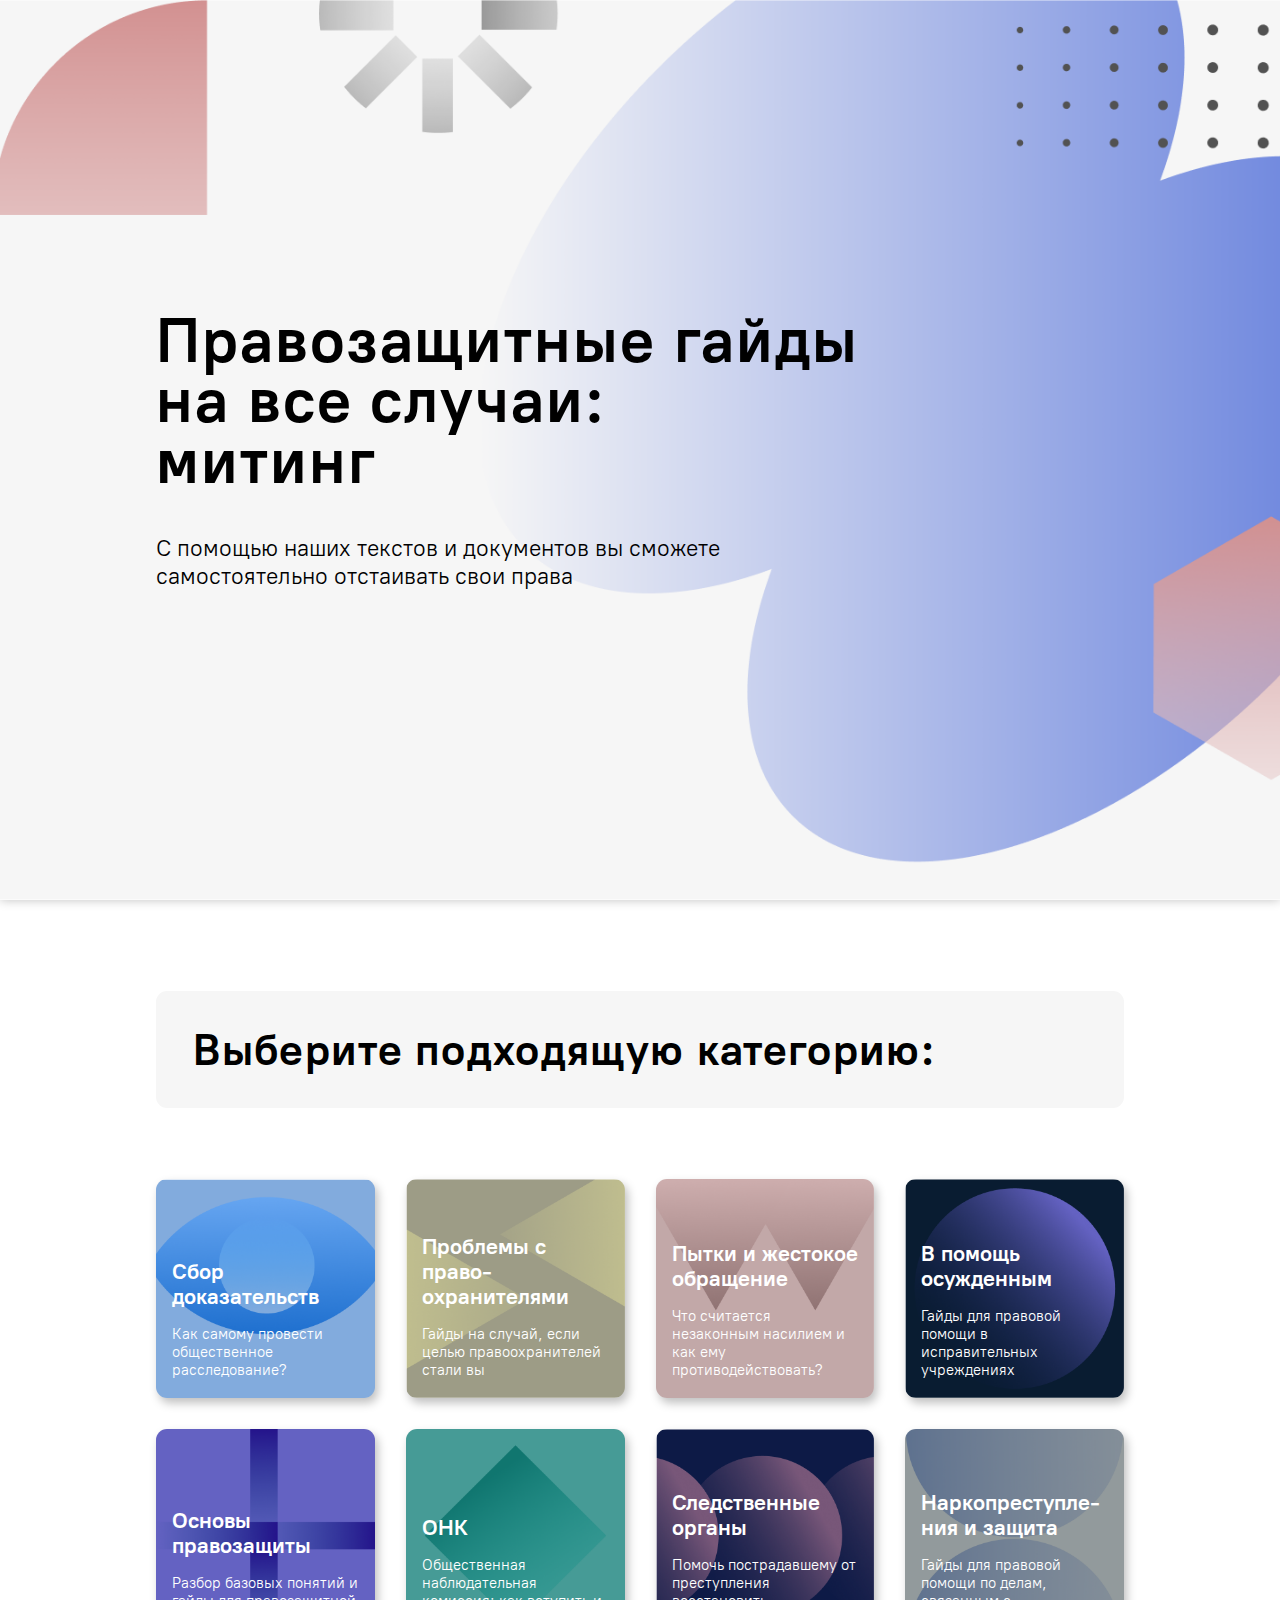
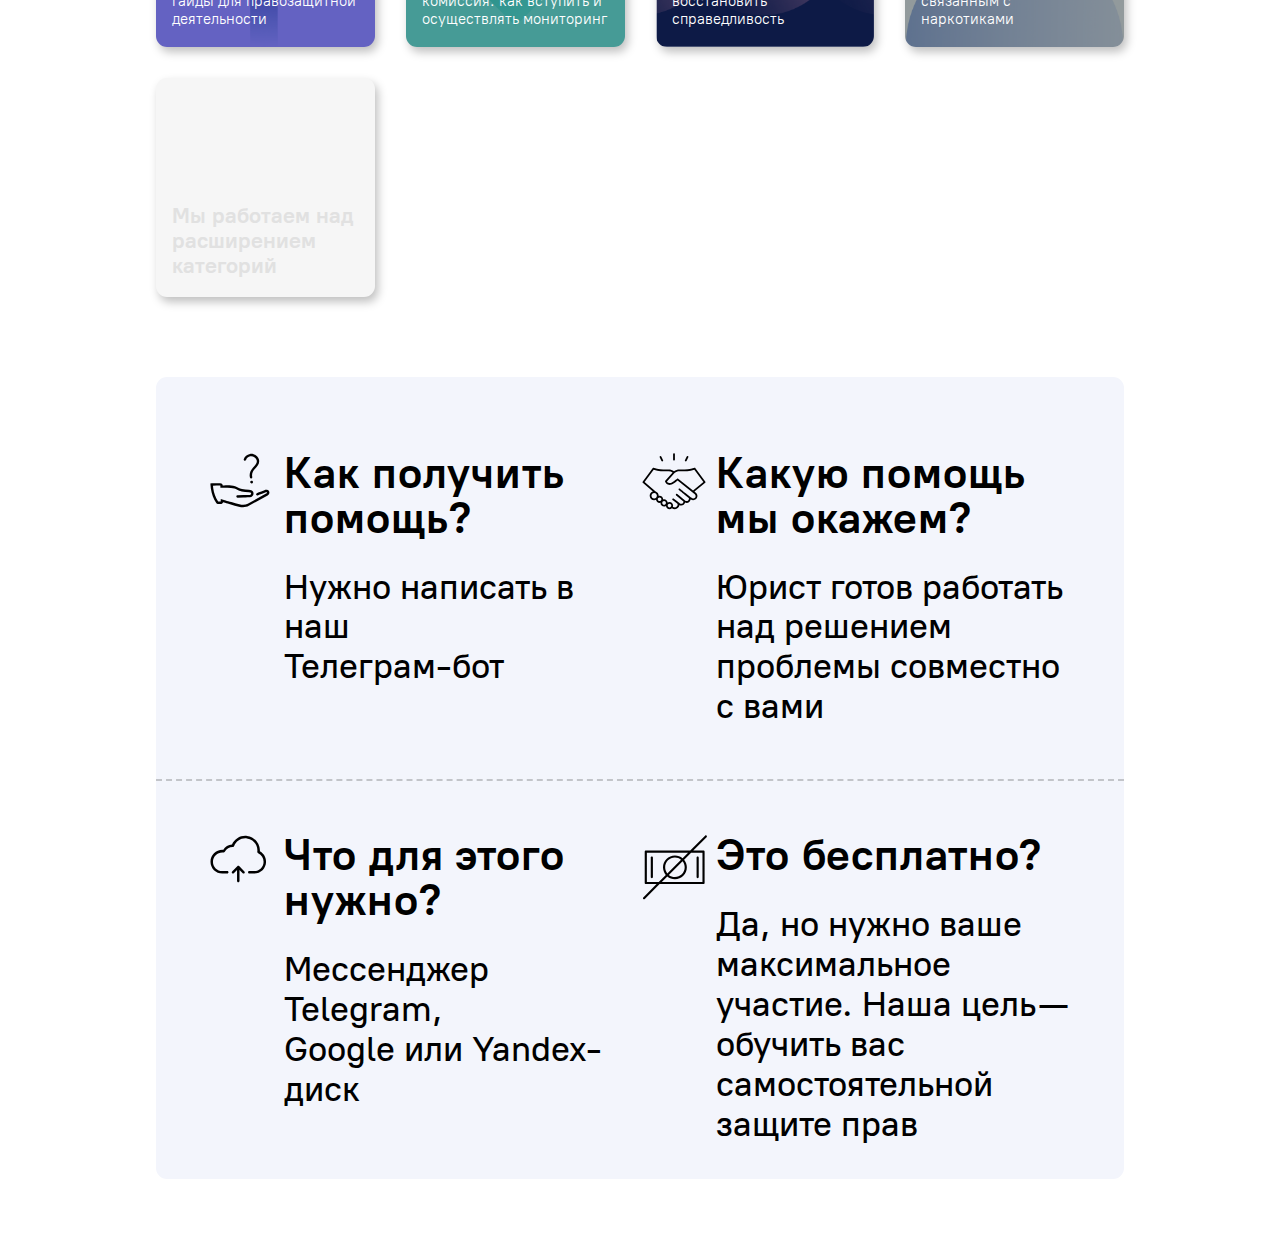
==== index.html @ dbee0827 "catgrs done | article in prgrss" ====
<!DOCTYPE html>
<html lang="en">

<head>
    <meta charset="UTF-8">
    <meta name="viewport" content="width=device-width, initial-scale=1.0">
    <title>Main</title>
    <link rel="stylesheet" href="styles/style.css">
</head>

<body>
    <header></header>
    <main>

        <div class="banner">
            <!-- <img src="IMG/lead.png" alt="гайд инструкции" class="paralax"> -->
            <div class="container">
                <div class="banner__title">
                    <h1>Правозащитные гайды
                        <br>
                        на все случаи:
                        <br>
                        <span> митинг</span></h1>
                    <p>С помощью наших текстов и документов вы сможете
                        <br>
                        самостоятельно отстаивать свои права</p>
                </div>
            </div>
        </div>

        <section class="categories">
            <div class="container">
                <div class="categories__title">
                    <h2>Выберите подходящую категорию:</h2>
                </div>
                <ul class="categories__list">

                    <li class="categories__list-item">
                        <a href="#">
                            <h4>Сбор доказательств</h4>
                            <p>Как самому провести общественное расследование?</p>
                        </a>
                        <img src="IMG/Сбор доказательств.png" alt="Общестенное расследование">
                    </li>

                    <li class="categories__list-item">
                        <a href="#">
                            <h4>Проблемы с право-охранителями</h4>
                            <p>Гайды на случай, если целью правоохранителей стали вы</p>
                        </a>
                        <img src="IMG/Правоохранители.png" alt="правоохранители">
                    </li>

                    <li class="categories__list-item torture">
                        <a href="#">
                            <h4>Пытки и жестокое обращение</h4>
                            <p>Что считается незаконным насилием и как ему противодействовать?</p>
                        </a>
                        <img src="IMG/Пытки.png" alt="пытки">
                    </li>

                    <li class="categories__list-item">
                        <a href="#">
                            <h4>В помощь осужденным</h4>
                            <p>Гайды для правовой помощи в исправительных учреждениях</p>
                        </a>
                        <img src="IMG/Осужденным.png" alt="помощь осужденным">
                    </li>

                    <li class="categories__list-item">
                        <a href="#">
                            <h4>Основы правозащиты</h4>
                            <p>Разбор базовых понятий и гайды для правозащитной деятельности</p>
                        </a>
                        <img src="IMG/Основы правозащиты.png" alt="Правозащита">
                    </li>

                    <li class="categories__list-item">
                        <a href="#">
                            <h4>ОНК</h4>
                            <p> Общественная наблюдательная комиссия: как вступить и осуществлять мониторинг</p>
                        </a>
                        <img src="IMG/ОНК.png" alt="общественный мониторинг ОНК">
                    </li>

                    <li class="categories__list-item">
                        <a href="#">
                            <h4>Следственные органы</h4>
                            <p>Помочь пострадавшему от преступления восстановить справедливость</p>
                        </a>
                        <img src="IMG/Следствие.png" alt="Следствие">
                    </li>

                    <li class="categories__list-item">
                        <a href="#">
                            <h4>Наркопреступле-ния и защита</h4>
                            <p>Гайды для правовой помощи по делам, связанным с наркотиками</p>
                        </a>
                        <img src="IMG/Наркопреступления.png" alt="помощь осужденным">
                    </li>

                    <li class="categories__list-item last-item">
                        <h4>Мы работаем над расширением категорий</h4>
                    </li>
                </ul>
            </div>
        </section>

        <article class="instructions container">
            <div class="instructions__box">
                <div class="instructions__box-bar">
                    <div class="instructions__tips">
                        <h3>Как получить помощь?</h3>
                        <p>Нужно написать в наш <br>
                            Телеграм-бот</p>
                        <img src="IMG/hand.svg" alt="совет" class="icon">
                    </div>
                    <div class="instructions__tips">
                        <h3>Какую помощь мы окажем?</h3>
                        <p>Юрист готов работать
                            над решением проблемы
                            совместно с вами</p>
                        <img src="IMG/handshake.svg" alt="совет" class="icon">
                    </div>
                </div>

                <div class="instructions__box-bar">
                    <div class="instructions__tips">
                        <h3>Что для этого нужно?</h3>
                        <p>Мессенджер Telegram, <br>
                            Google или Yandex-диск</p>
                        <img src="IMG/Cloud.svg" alt="совет" class="icon">
                    </div>
                    <div class="instructions__tips">
                        <h3>Это бесплатно?</h3>
                        <p>Да, но нужно ваше максимальное
                            участие. Наша цель — обучить вас
                            самостоятельной защите прав</p>
                        <img src="IMG/NoMoney.svg" alt="совет" class="icon">
                    </div>
                </div>

            </div>

            <div class="instructions-button"></div>

        </article>


        <section>
            <div class="bottom">
                <div class="bottom__title"></div>
                <div class="bottom-join">

                </div>
            </div>
        </section>

    </main>

</body>

</html>
---- styles/style.css ----
@charset "UTF-8";
@font-face {
  font-family: "PT Root UI";
  src: url("/Fonts/pt-root-ui_light.ttf") format("truetype");
  font-weight: 300;
}
@font-face {
  font-family: "PT Root UI";
  src: url("/Fonts/pt-root-ui_regular.ttf") format("truetype");
  font-weight: 400;
}
@font-face {
  font-family: "PT Root UI";
  src: url("/Fonts/pt-root-ui_medium.ttf") format("truetype");
  font-weight: 500;
}
@font-face {
  font-family: "PT Root UI";
  src: url("/Fonts/pt-root-ui_bold.ttf") format("truetype");
  font-weight: 700;
}
* {
  font-family: "PT Root UI", "Roboto Condensed", sans-serif;
  margin: 0;
  padding: 0;
  -webkit-box-sizing: border-box;
          box-sizing: border-box;
}

ul,
li,
dl {
  list-style-type: none;
  margin: 0;
  padding: 0;
}

h1,
h2,
h3,
h4,
h5,
h6 {
  margin: 0;
}

a {
  text-decoration: none;
  color: inherit;
  display: inline-block;
}
a:hover {
  text-decoration: none;
  color: inherit;
}

p {
  margin: 0;
  padding: 0;
}

input::-webkit-outer-spin-button,
input::-webkit-inner-spin-button {
  -webkit-appearance: none;
  margin: 0;
}

.container {
  width: 75.58vw;
  max-width: 1436px;
  margin: 0 auto;
}

.banner {
  height: 100vh;
  background-image: url("/IMG/Desktop.png");
  background-size: cover;
  background-position: center;
  display: -webkit-box;
  display: -ms-flexbox;
  display: flex;
  -webkit-box-align: center;
      -ms-flex-align: center;
          align-items: center;
  -webkit-box-pack: center;
      -ms-flex-pack: center;
          justify-content: center;
  -webkit-box-shadow: 0px 0px 10px 0px rgba(0, 0, 0, 0.25);
          box-shadow: 0px 0px 10px 0px rgba(0, 0, 0, 0.25);
  max-height: 1000px;
}
.banner__title h1 {
  font-size: 4.95vw;
  font-style: normal;
  font-weight: 700;
  line-height: 95%;
  letter-spacing: 1.88px;
}
.banner__title p {
  margin-top: 43px;
  font-size: 1.79vw;
  font-style: normal;
  font-weight: 400;
  line-height: normal;
}

.categories {
  margin-top: 91px;
}
.categories__title {
  width: 100%;
  border-radius: 11px;
  background: var(--LIGHT-GREY, #f6f6f6);
}
.categories__title h2 {
  padding-left: 37px;
  font-size: 3.47vw;
  font-style: normal;
  font-weight: 700;
  line-height: 13vh; /* 67.32px */
  letter-spacing: 1.32px;
}
.categories__list {
  margin-top: 71px;
  display: -ms-grid;
  display: grid;
  -ms-grid-columns: 1fr 31px 1fr 31px 1fr 31px 1fr;
  grid-template-columns: repeat(4, 1fr); /* 4 колонки */
  gap: 31px; /* Отступ между элементами */
}
.categories__list-item {
  aspect-ratio: 1/1; /* Сохранение соотношения сторон для квадратных элементов */
  max-width: 336px; /* Максимальная ширина элемента */
  max-height: 336px; /* Максимальная высота элемента */
  border-radius: 11px;
  -webkit-box-shadow: 3px 5px 10px 0px rgba(0, 0, 0, 0.25);
          box-shadow: 3px 5px 10px 0px rgba(0, 0, 0, 0.25);
  position: relative;
  -webkit-transition: -webkit-transform 0.2s ease;
  transition: -webkit-transform 0.2s ease;
  transition: transform 0.2s ease;
  transition: transform 0.2s ease, -webkit-transform 0.2s ease;
  cursor: pointer;
}
.categories__list-item:hover {
  -webkit-transform: translate(1px, -5px);
          transform: translate(1px, -5px);
}
.categories__list-item a {
  width: 100%;
  height: 100%;
  padding: 19px 16px;
  text-decoration: none;
  color: #fff;
  z-index: 1;
  display: -webkit-box;
  display: -ms-flexbox;
  display: flex;
  -webkit-box-orient: vertical;
  -webkit-box-direction: normal;
      -ms-flex-direction: column;
          flex-direction: column;
}
.categories__list-item img {
  position: absolute;
  top: 0;
  left: 0;
  width: 100%; /* чтобы изображение занимало 100% ширины контейнера */
  height: 100%; /* чтобы изображение занимало 100% высоты контейнера */
  -o-object-fit: cover;
     object-fit: cover; /* чтобы изображение сохраняло пропорции и заполняло контейнер */
  border-radius: 11px;
  z-index: -1;
}
.categories__list .last-item {
  background: var(--LIGHT-GREY, #f6f6f6);
  padding: 19px 16px;
  color: #e1e1e1;
  display: -webkit-box;
  display: -ms-flexbox;
  display: flex;
  -webkit-box-orient: vertical;
  -webkit-box-direction: normal;
      -ms-flex-direction: column;
          flex-direction: column;
  -webkit-box-pack: end;
      -ms-flex-pack: end;
          justify-content: flex-end;
}
.categories__list .last-item:hover {
  -webkit-transform: translateX(11px);
          transform: translateX(11px);
}
.categories__list h4 {
  margin-top: auto;
  font-size: 1.68vw;
  font-weight: 700;
}
.categories__list p {
  margin-top: 16px;
  font-size: 1.15vw;
  font-weight: 400;
}

.instructions {
  margin-top: 80px;
  height: 802px;
  border-radius: 11px;
  background: var(--light-blue, #f3f5fc);
  padding: 22px 0;
  margin-bottom: 80px;
}
.instructions__box {
  display: -webkit-box;
  display: -ms-flexbox;
  display: flex;
  -webkit-box-orient: vertical;
  -webkit-box-direction: normal;
      -ms-flex-direction: column;
          flex-direction: column;
}
.instructions__box-bar {
  display: -webkit-box;
  display: -ms-flexbox;
  display: flex;
  -webkit-box-pack: justify;
      -ms-flex-pack: justify;
          justify-content: space-between;
  padding: 52px;
}
.instructions__box-bar:first-child {
  border-bottom: 2px dashed rgba(0, 0, 0, 0.2);
}
.instructions__tips {
  width: 44%;
  margin-left: 76px;
  position: relative;
}
.instructions__tips .icon {
  position: absolute;
  left: -74px;
  top: 2px;
  z-index: 5;
}
.instructions h3 {
  font-size: 44px;
  font-weight: 700;
  line-height: 102%;
  letter-spacing: 0.88px;
  margin-bottom: 27px;
}
.instructions p {
  font-size: 35px;
  font-weight: 500;
  line-height: 114%;
}
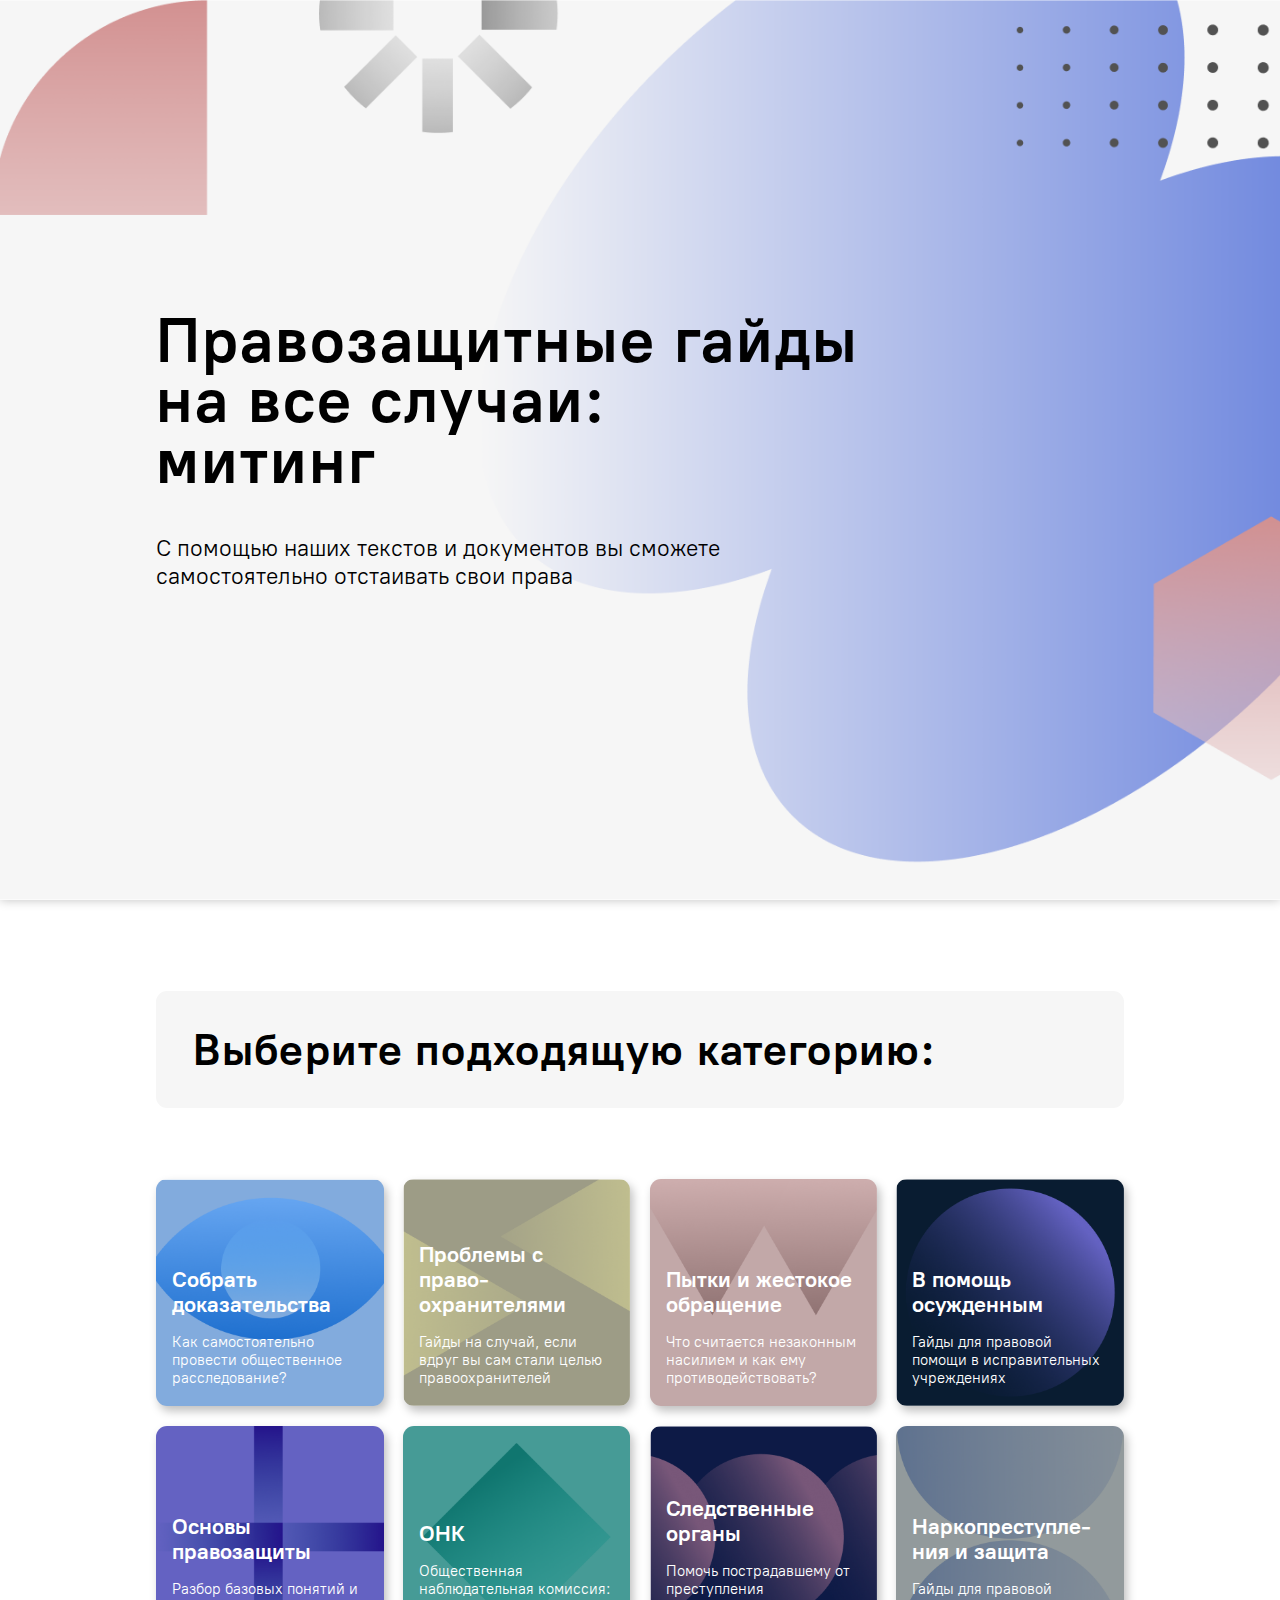
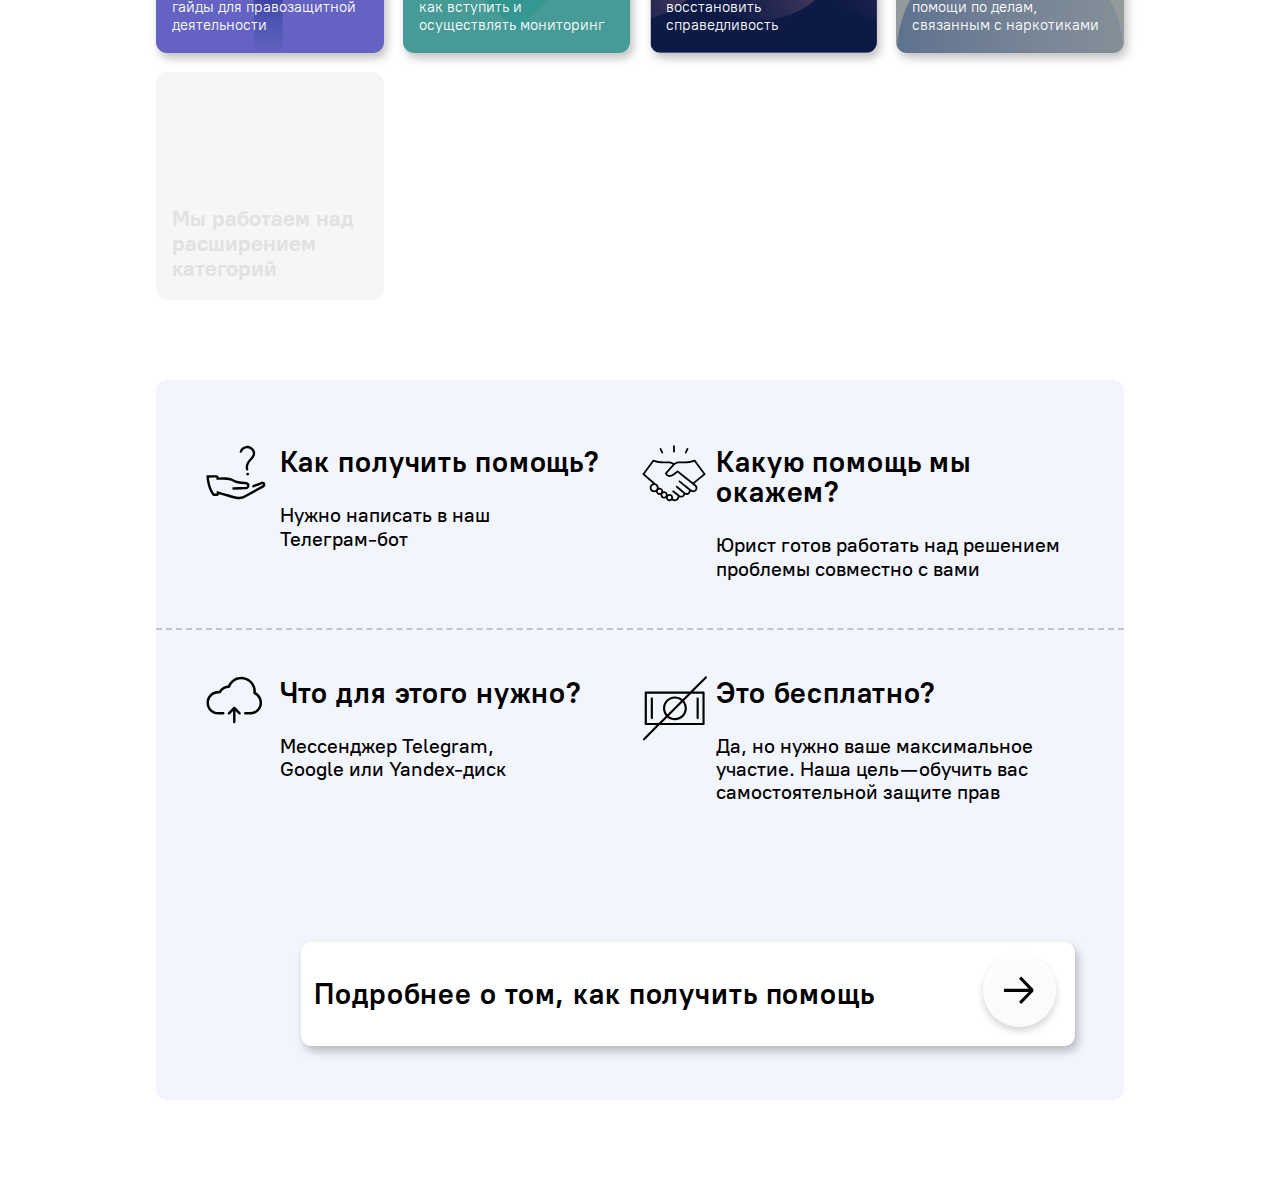
==== commit 55889305: "article done" ====
--- a/index.html
+++ b/index.html
@@ -37,8 +37,8 @@
 
                     <li class="categories__list-item">
                         <a href="#">
-                            <h4>Сбор доказательств</h4>
-                            <p>Как самому провести общественное расследование?</p>
+                            <h4>Собрать доказательства</h4>
+                            <p>Как самостоятельно провести общественное расследование?</p>
                         </a>
                         <img src="IMG/Сбор доказательств.png" alt="Общестенное расследование">
                     </li>
@@ -46,7 +46,7 @@
                     <li class="categories__list-item">
                         <a href="#">
                             <h4>Проблемы с право-охранителями</h4>
-                            <p>Гайды на случай, если целью правоохранителей стали вы</p>
+                            <p>Гайды на случай, если вдруг вы сам стали целью правоохранителей</p>
                         </a>
                         <img src="IMG/Правоохранители.png" alt="правоохранители">
                     </li>
@@ -142,8 +142,12 @@
 
             </div>
 
-            <div class="instructions-button"></div>
-
+            <div class="instructions__button">
+                <a href="#">
+                    <h3>Подробнее о том, как получить помощь</h3>
+                    <img src="IMG/Arrow.svg" alt="помощь">
+                </a>
+            </div>
         </article>
 
 
--- a/styles/style.css
+++ b/styles/style.css
@@ -124,14 +124,14 @@
   margin-top: 71px;
   display: -ms-grid;
   display: grid;
-  -ms-grid-columns: 1fr 31px 1fr 31px 1fr 31px 1fr;
-  grid-template-columns: repeat(4, 1fr); /* 4 колонки */
-  gap: 31px; /* Отступ между элементами */
+  -ms-grid-columns: 1fr 1.5vw 1fr 1.5vw 1fr 1.5vw 1fr;
+  grid-template-columns: repeat(4, 1fr);
+  gap: 1.5vw;
 }
 .categories__list-item {
-  aspect-ratio: 1/1; /* Сохранение соотношения сторон для квадратных элементов */
-  max-width: 336px; /* Максимальная ширина элемента */
-  max-height: 336px; /* Максимальная высота элемента */
+  aspect-ratio: 1/1;
+  max-width: 336px;
+  max-height: 336px;
   border-radius: 11px;
   -webkit-box-shadow: 3px 5px 10px 0px rgba(0, 0, 0, 0.25);
           box-shadow: 3px 5px 10px 0px rgba(0, 0, 0, 0.25);
@@ -186,10 +186,12 @@
   -webkit-box-pack: end;
       -ms-flex-pack: end;
           justify-content: flex-end;
+  -webkit-box-shadow: none;
+          box-shadow: none;
 }
 .categories__list .last-item:hover {
-  -webkit-transform: translateX(11px);
-          transform: translateX(11px);
+  -webkit-transform: none;
+          transform: none;
 }
 .categories__list h4 {
   margin-top: auto;
@@ -204,13 +206,12 @@
 
 .instructions {
   margin-top: 80px;
-  height: 802px;
+  max-height: 802px;
+  height: 80vh;
   border-radius: 11px;
   background: var(--light-blue, #f3f5fc);
-  padding: 22px 0;
+  padding: 2.25vh 0 6vh 0;
   margin-bottom: 80px;
-}
-.instructions__box {
   display: -webkit-box;
   display: -ms-flexbox;
   display: flex;
@@ -218,15 +219,39 @@
   -webkit-box-direction: normal;
       -ms-flex-direction: column;
           flex-direction: column;
-}
-.instructions__box-bar {
-  display: -webkit-box;
-  display: -ms-flexbox;
-  display: flex;
   -webkit-box-pack: justify;
       -ms-flex-pack: justify;
           justify-content: space-between;
-  padding: 52px;
+}
+.instructions h3 {
+  font-size: 2.3vw;
+  font-weight: 700;
+  line-height: 102%;
+  letter-spacing: 0.88px;
+  margin-bottom: 27px;
+}
+.instructions p {
+  font-size: 1.6vw;
+  font-weight: 500;
+  line-height: 114%;
+}
+.instructions__box {
+  display: -webkit-box;
+  display: -ms-flexbox;
+  display: flex;
+  -webkit-box-orient: vertical;
+  -webkit-box-direction: normal;
+      -ms-flex-direction: column;
+          flex-direction: column;
+}
+.instructions__box-bar {
+  display: -webkit-box;
+  display: -ms-flexbox;
+  display: flex;
+  -webkit-box-pack: justify;
+      -ms-flex-pack: justify;
+          justify-content: space-between;
+  padding: 5.25vh;
 }
 .instructions__box-bar:first-child {
   border-bottom: 2px dashed rgba(0, 0, 0, 0.2);
@@ -239,18 +264,45 @@
 .instructions__tips .icon {
   position: absolute;
   left: -74px;
-  top: 2px;
+  top: -2px;
   z-index: 5;
 }
-.instructions h3 {
-  font-size: 44px;
-  font-weight: 700;
-  line-height: 102%;
-  letter-spacing: 0.88px;
-  margin-bottom: 27px;
-}
-.instructions p {
-  font-size: 35px;
-  font-weight: 500;
-  line-height: 114%;
+.instructions__button {
+  max-width: 1147px;
+  width: 80%;
+  border-radius: 11px;
+  background: #fff;
+  -webkit-box-shadow: 3px 5px 10px 0px rgba(0, 0, 0, 0.25);
+          box-shadow: 3px 5px 10px 0px rgba(0, 0, 0, 0.25);
+  margin-left: 15%;
+  -webkit-transition: -webkit-transform 0.2s ease;
+  transition: -webkit-transform 0.2s ease;
+  transition: transform 0.2s ease;
+  transition: transform 0.2s ease, -webkit-transform 0.2s ease;
+}
+.instructions__button a {
+  width: 100%;
+  height: 100%;
+  text-decoration: none;
+  display: -webkit-box;
+  display: -ms-flexbox;
+  display: flex;
+  -webkit-box-pack: justify;
+      -ms-flex-pack: justify;
+          justify-content: space-between;
+  -webkit-box-align: center;
+      -ms-flex-align: center;
+          align-items: center;
+  border-radius: 11px;
+  padding: 1vh 1vw;
+}
+.instructions__button h3 {
+  margin: auto 0;
+}
+.instructions__button img {
+  height: 9.5vh;
+}
+.instructions__button:hover {
+  -webkit-transform: translate(5px, -2px);
+          transform: translate(5px, -2px);
 }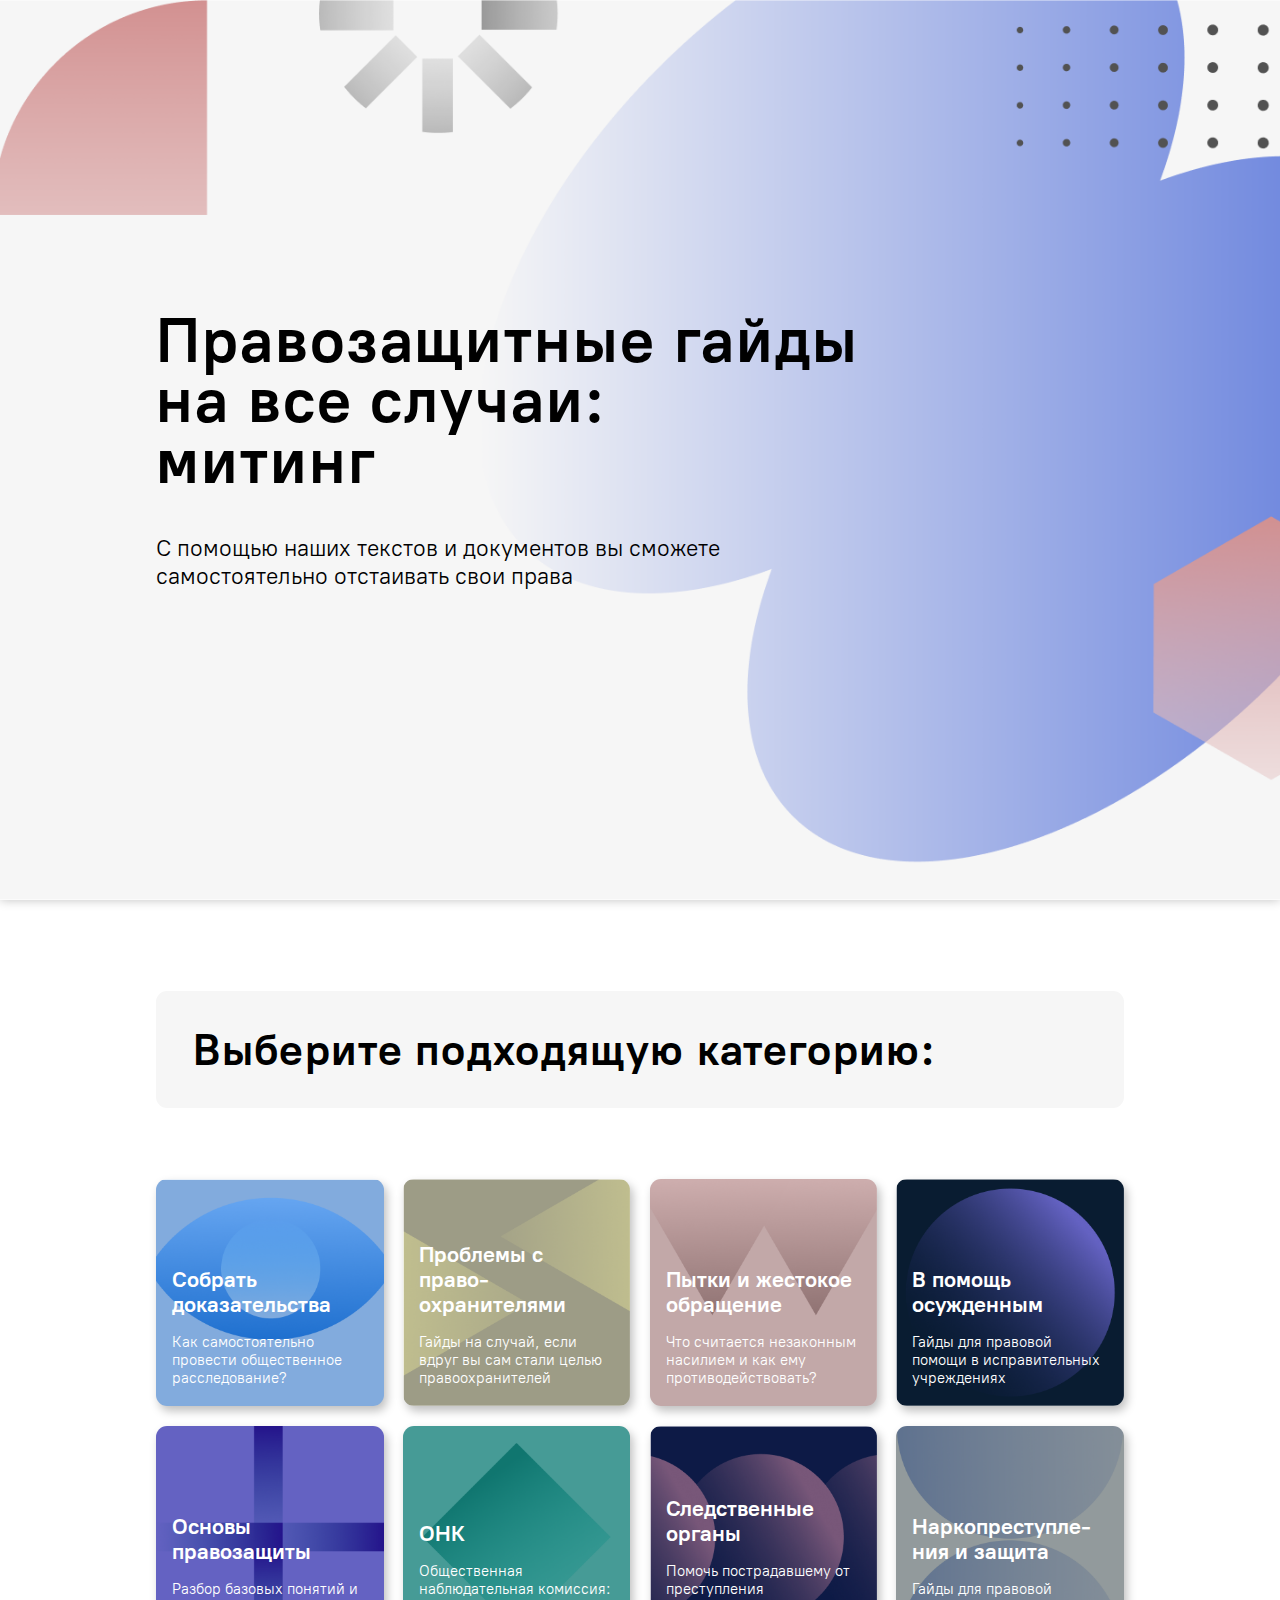
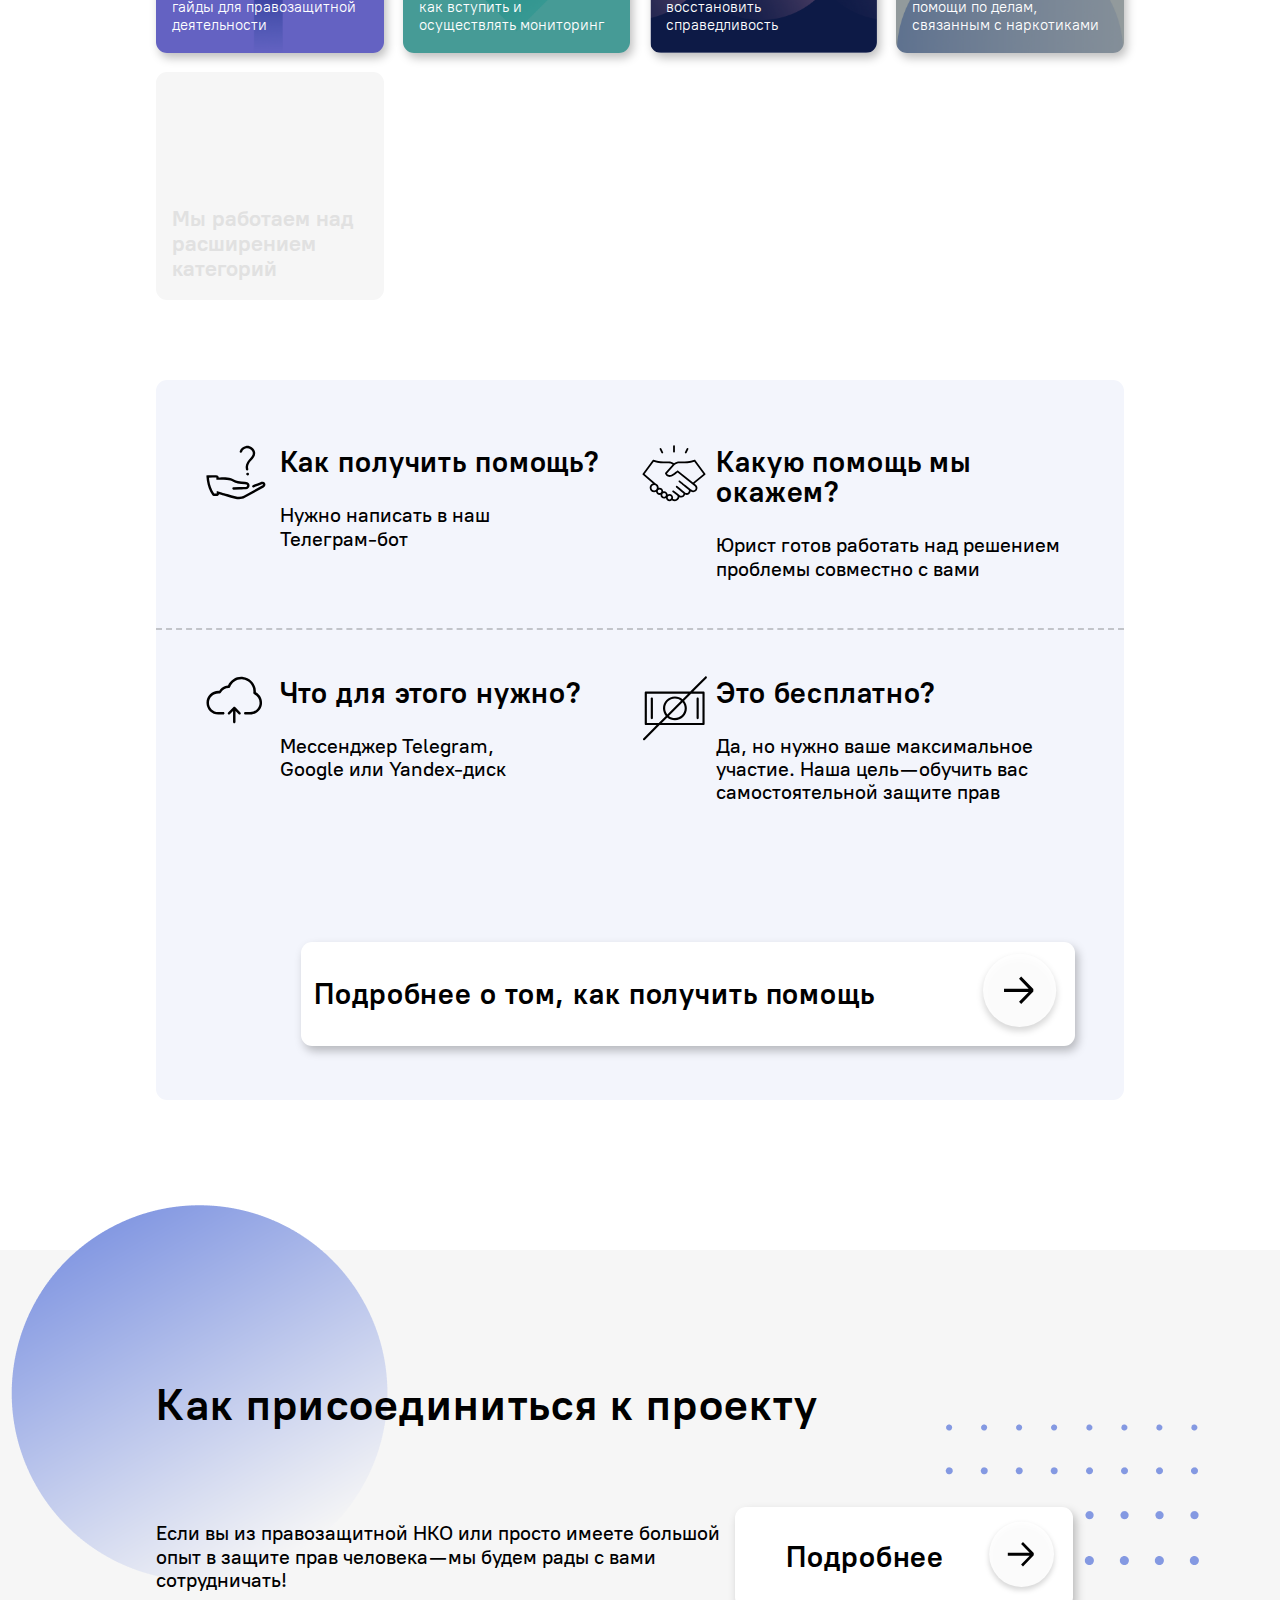
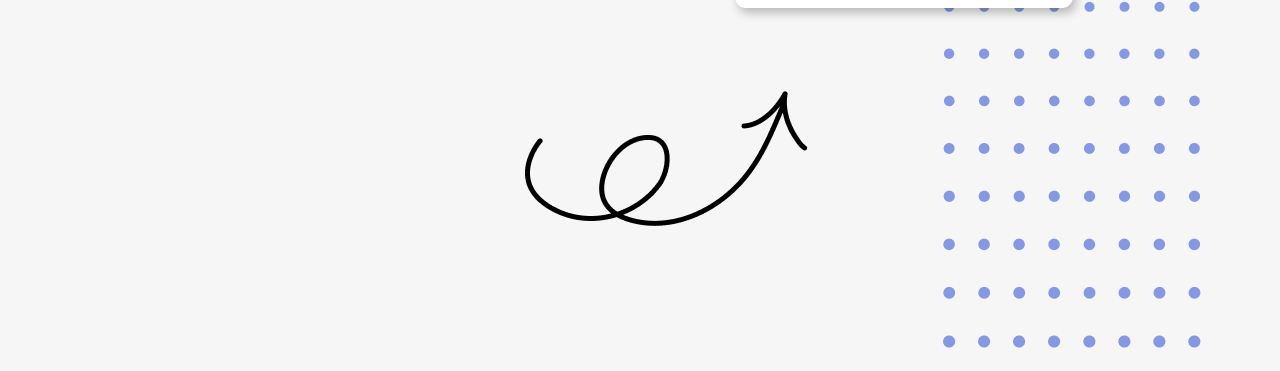
==== commit 906e2a84: "main-basic done" ====
--- a/index.html
+++ b/index.html
@@ -153,9 +153,25 @@
 
         <section>
             <div class="bottom">
-                <div class="bottom__title"></div>
-                <div class="bottom-join">
-
+                <div class="container">
+                    <div class="bottom__title">
+                        <h2>Как присоединиться к проекту</h2>
+                        <div class="bottom__title-bar">
+                            <p>Если вы из правозащитной НКО или просто имеете большой опыт в защите прав человека — мы
+                                будем
+                                рады с вами сотрудничать!
+                            </p>
+                            <a href="#">
+                                <h3>Подробнее</h3>
+                                <img src="IMG/Arrow.svg" alt="помощь">
+                            </a>
+                        </div>
+                        <img src="IMG/Ellipse 422.png" alt="сфера" class="bottom__title-img sphere">
+                        <img src="IMG/Group 140.png" alt="стрелка" class="bottom__title-img arrow">
+                        <div class="bottom__title-points-wrapper">
+                            <img src="IMG/точки.png" alt="точки" class="bottom__title-img points">
+                        </div>
+                    </div>
                 </div>
             </div>
         </section>
--- a/styles/style.css
+++ b/styles/style.css
@@ -65,10 +65,28 @@
   margin: 0;
 }
 
+main {
+  overflow: hidden;
+}
+
 .container {
   width: 75.58vw;
   max-width: 1436px;
   margin: 0 auto;
+}
+
+h2 {
+  font-size: 3.47vw;
+  font-weight: 700;
+  letter-spacing: 1.32px;
+}
+
+h3 {
+  font-size: 2.3vw;
+  font-weight: 700;
+  line-height: 102%;
+  letter-spacing: 0.88px;
+  margin-bottom: 27px;
 }
 
 .banner {
@@ -114,9 +132,6 @@
 }
 .categories__title h2 {
   padding-left: 37px;
-  font-size: 3.47vw;
-  font-style: normal;
-  font-weight: 700;
   line-height: 13vh; /* 67.32px */
   letter-spacing: 1.32px;
 }
@@ -211,7 +226,6 @@
   border-radius: 11px;
   background: var(--light-blue, #f3f5fc);
   padding: 2.25vh 0 6vh 0;
-  margin-bottom: 80px;
   display: -webkit-box;
   display: -ms-flexbox;
   display: flex;
@@ -222,13 +236,6 @@
   -webkit-box-pack: justify;
       -ms-flex-pack: justify;
           justify-content: space-between;
-}
-.instructions h3 {
-  font-size: 2.3vw;
-  font-weight: 700;
-  line-height: 102%;
-  letter-spacing: 0.88px;
-  margin-bottom: 27px;
 }
 .instructions p {
   font-size: 1.6vw;
@@ -301,8 +308,118 @@
 }
 .instructions__button img {
   height: 9.5vh;
+  -webkit-transition: -webkit-transform 0.2s ease;
+  transition: -webkit-transform 0.2s ease;
+  transition: transform 0.2s ease;
+  transition: transform 0.2s ease, -webkit-transform 0.2s ease;
 }
 .instructions__button:hover {
   -webkit-transform: translate(5px, -2px);
           transform: translate(5px, -2px);
+}
+.instructions__button:hover img {
+  -webkit-transform: translateX(5px);
+          transform: translateX(5px);
+}
+
+.bottom {
+  margin-top: 150px;
+  height: 721px;
+  background: var(--LIGHT-GREY, #f6f6f6);
+  padding-top: 128px;
+}
+.bottom__title {
+  position: relative;
+  z-index: 5;
+}
+.bottom__title-bar {
+  margin-top: 76px;
+  display: -webkit-box;
+  display: -ms-flexbox;
+  display: flex;
+  -webkit-box-pack: justify;
+      -ms-flex-pack: justify;
+          justify-content: space-between;
+  -webkit-box-align: center;
+      -ms-flex-align: center;
+          align-items: center;
+  position: relative;
+  z-index: 5;
+}
+.bottom__title h2 {
+  position: relative;
+  z-index: 5;
+}
+.bottom__title h3 {
+  margin: auto 0;
+  padding-left: 3vw;
+}
+.bottom__title p {
+  font-size: 1.6vw;
+  font-weight: 500;
+  line-height: 114%;
+  width: 780px;
+}
+.bottom__title a {
+  height: 70%;
+  min-height: 101px;
+  width: 40%;
+  max-width: 474px;
+  margin-right: 51px;
+  text-decoration: none;
+  display: -webkit-box;
+  display: -ms-flexbox;
+  display: flex;
+  -webkit-box-pack: center;
+      -ms-flex-pack: center;
+          justify-content: center;
+  -webkit-box-align: center;
+      -ms-flex-align: center;
+          align-items: center;
+  border-radius: 11px;
+  background: #fff;
+  padding: 1vh 1vw;
+  -webkit-box-shadow: 3px 5px 10px 0px rgba(0, 0, 0, 0.25);
+          box-shadow: 3px 5px 10px 0px rgba(0, 0, 0, 0.25);
+  -webkit-transition: -webkit-transform 0.2s ease;
+  transition: -webkit-transform 0.2s ease;
+  transition: transform 0.2s ease;
+  transition: transform 0.2s ease, -webkit-transform 0.2s ease;
+}
+.bottom__title a img {
+  height: 8.5vh;
+  margin-left: 3vw;
+  -webkit-transition: -webkit-transform 0.2s ease;
+  transition: -webkit-transform 0.2s ease;
+  transition: transform 0.2s ease;
+  transition: transform 0.2s ease, -webkit-transform 0.2s ease;
+}
+.bottom__title a:hover {
+  -webkit-transform: translate(5px, -2px);
+          transform: translate(5px, -2px);
+}
+.bottom__title a:hover img {
+  -webkit-transform: translateX(5px);
+          transform: translateX(5px);
+}
+.bottom__title-img {
+  position: absolute;
+  z-index: -1;
+}
+.bottom__title-points-wrapper {
+  width: 100%;
+  height: 100%;
+}
+.bottom .points {
+  top: 20%;
+  right: -8%;
+  overflow: hidden;
+}
+.bottom .arrow {
+  right: 30%;
+  top: 90%;
+}
+.bottom .sphere {
+  top: -75%;
+  left: -15%;
 }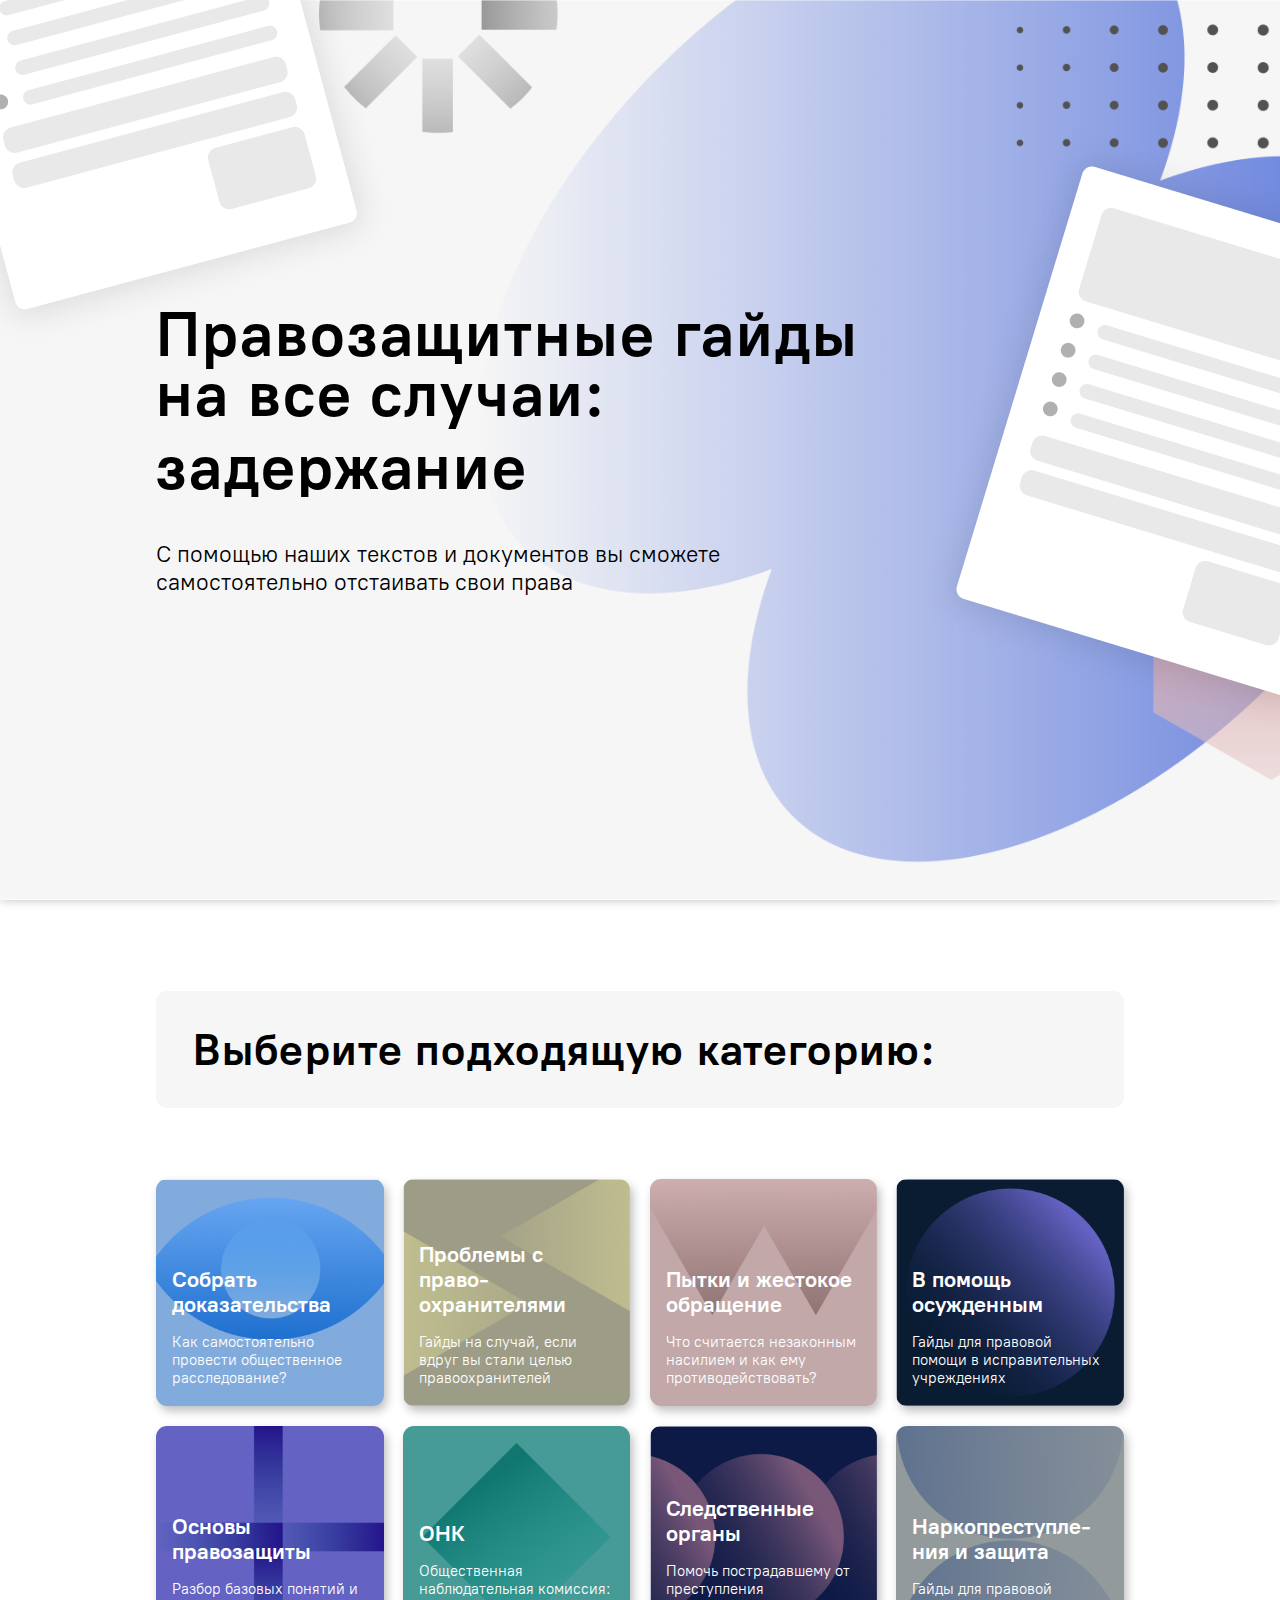
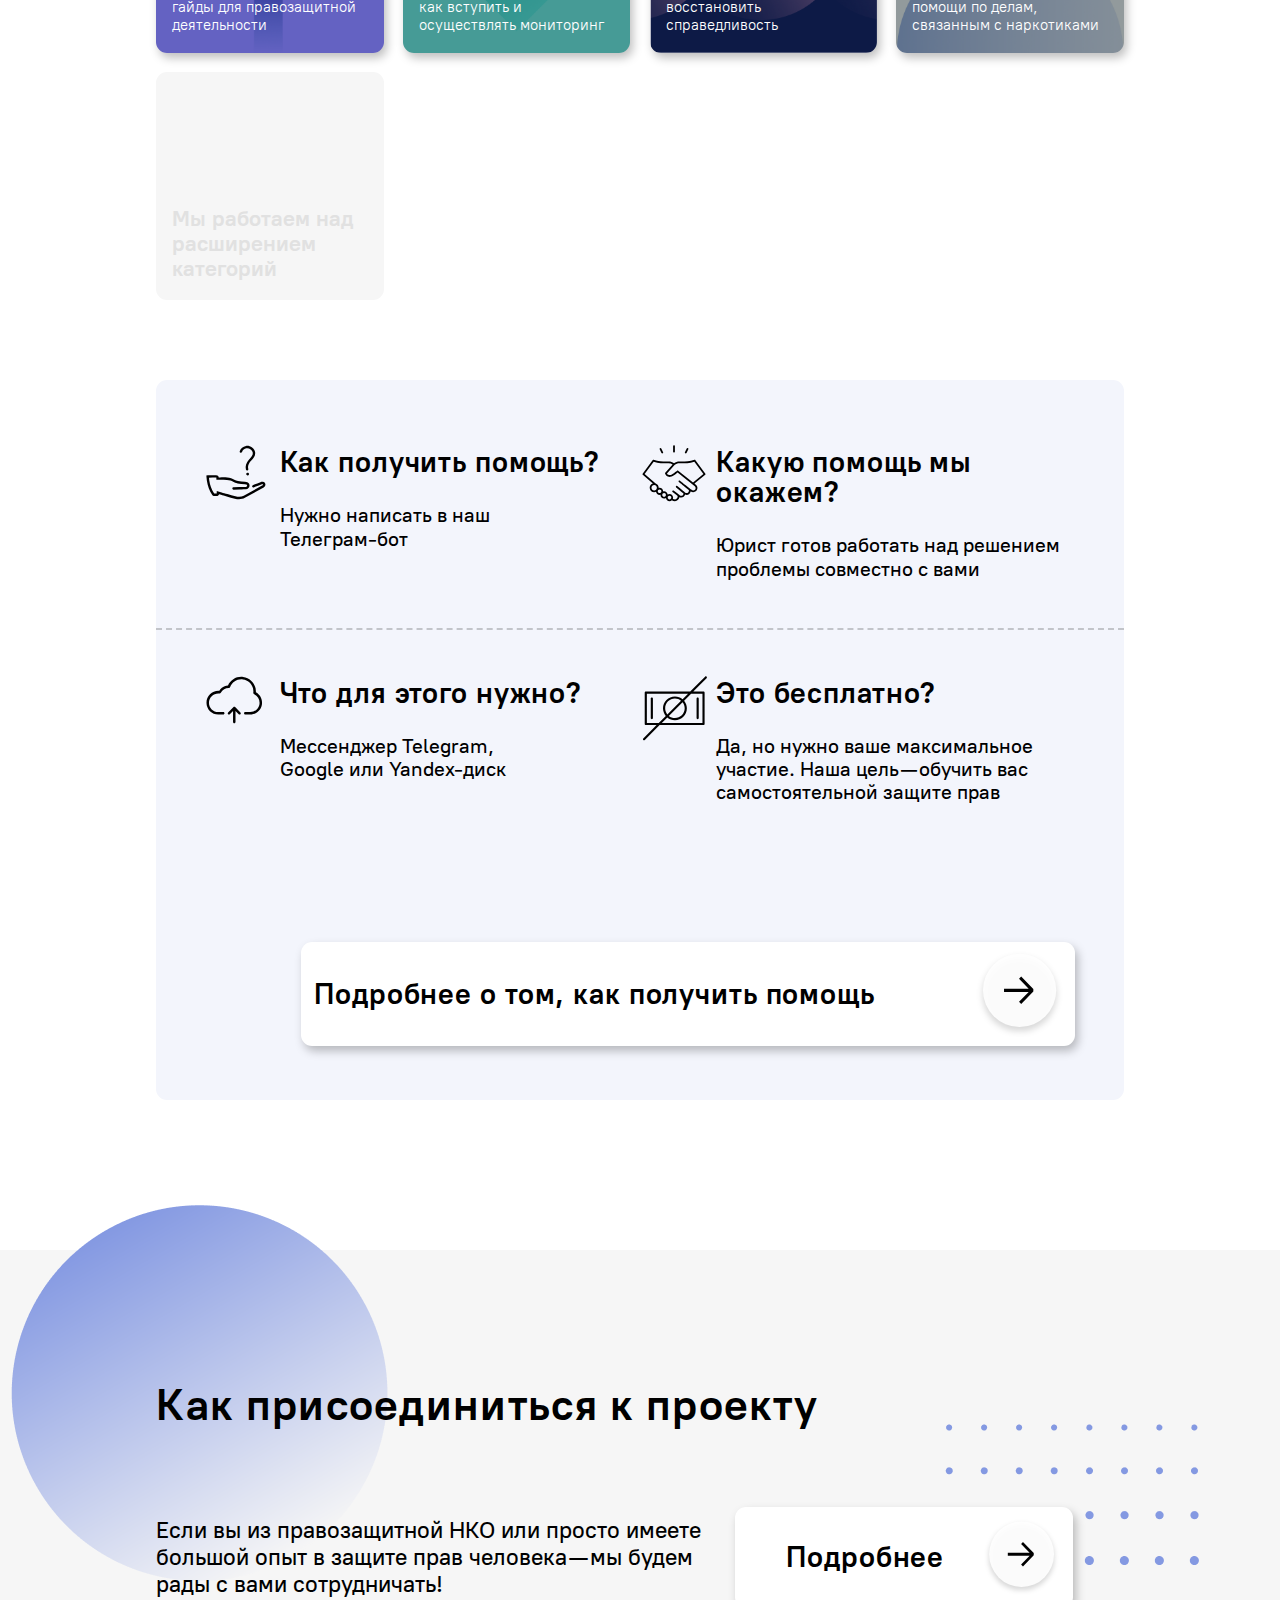
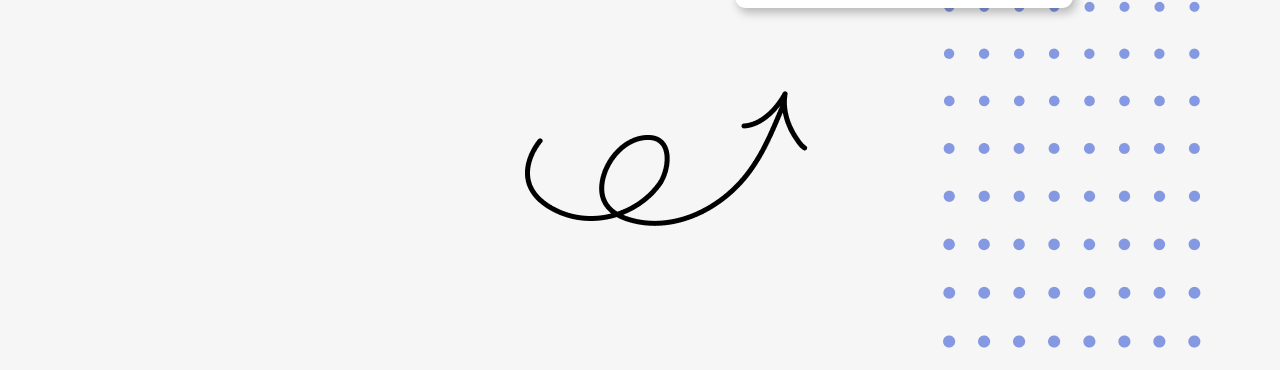
==== commit 99274a33: "paralax + animation done" ====
--- a/index.html
+++ b/index.html
@@ -13,14 +13,14 @@
     <main>
 
         <div class="banner">
-            <!-- <img src="IMG/lead.png" alt="гайд инструкции" class="paralax"> -->
+            <img src="IMG/lead.png" alt="гайд инструкции" class="paralax">
             <div class="container">
                 <div class="banner__title">
                     <h1>Правозащитные гайды
                         <br>
                         на все случаи:
                         <br>
-                        <span> митинг</span></h1>
+                        <span class="banner__cases"> задержание </span></h1>
                     <p>С помощью наших текстов и документов вы сможете
                         <br>
                         самостоятельно отстаивать свои права</p>
@@ -46,7 +46,7 @@
                     <li class="categories__list-item">
                         <a href="#">
                             <h4>Проблемы с право-охранителями</h4>
-                            <p>Гайды на случай, если вдруг вы сам стали целью правоохранителей</p>
+                            <p>Гайды на случай, если вдруг вы стали целью правоохранителей</p>
                         </a>
                         <img src="IMG/Правоохранители.png" alt="правоохранители">
                     </li>
@@ -177,7 +177,7 @@
         </section>
 
     </main>
-
+    <script src="scripts/script.js"></script>
 </body>
 
 </html>--- a/styles/style.css
+++ b/styles/style.css
@@ -91,9 +91,7 @@
 
 .banner {
   height: 100vh;
-  background-image: url("/IMG/Desktop.png");
-  background-size: cover;
-  background-position: center;
+  background: url("/IMG/Desktop.png") center/cover no-repeat;
   display: -webkit-box;
   display: -ms-flexbox;
   display: flex;
@@ -106,6 +104,13 @@
   -webkit-box-shadow: 0px 0px 10px 0px rgba(0, 0, 0, 0.25);
           box-shadow: 0px 0px 10px 0px rgba(0, 0, 0, 0.25);
   max-height: 1000px;
+  overflow: hidden;
+  position: relative;
+  z-index: 5;
+}
+.banner__cases {
+  display: inline-block;
+  margin-top: 12px;
 }
 .banner__title h1 {
   font-size: 4.95vw;
@@ -113,6 +118,7 @@
   font-weight: 700;
   line-height: 95%;
   letter-spacing: 1.88px;
+  overflow: hidden;
 }
 .banner__title p {
   margin-top: 43px;
@@ -120,6 +126,14 @@
   font-style: normal;
   font-weight: 400;
   line-height: normal;
+}
+.banner .paralax {
+  position: absolute;
+  top: 50%;
+  left: 50%;
+  -webkit-transform: translate(-50%, -50%);
+          transform: translate(-50%, -50%);
+  z-index: -1;
 }
 
 .categories {
@@ -324,7 +338,8 @@
 
 .bottom {
   margin-top: 150px;
-  height: 721px;
+  height: 80vh;
+  max-height: 721px;
   background: var(--LIGHT-GREY, #f6f6f6);
   padding-top: 128px;
 }
@@ -343,22 +358,16 @@
   -webkit-box-align: center;
       -ms-flex-align: center;
           align-items: center;
-  position: relative;
-  z-index: 5;
-}
-.bottom__title h2 {
-  position: relative;
-  z-index: 5;
 }
 .bottom__title h3 {
   margin: auto 0;
   padding-left: 3vw;
 }
 .bottom__title p {
-  font-size: 1.6vw;
+  font-size: 1.83vw;
   font-weight: 500;
   line-height: 114%;
-  width: 780px;
+  width: 850px;
 }
 .bottom__title a {
   height: 70%;
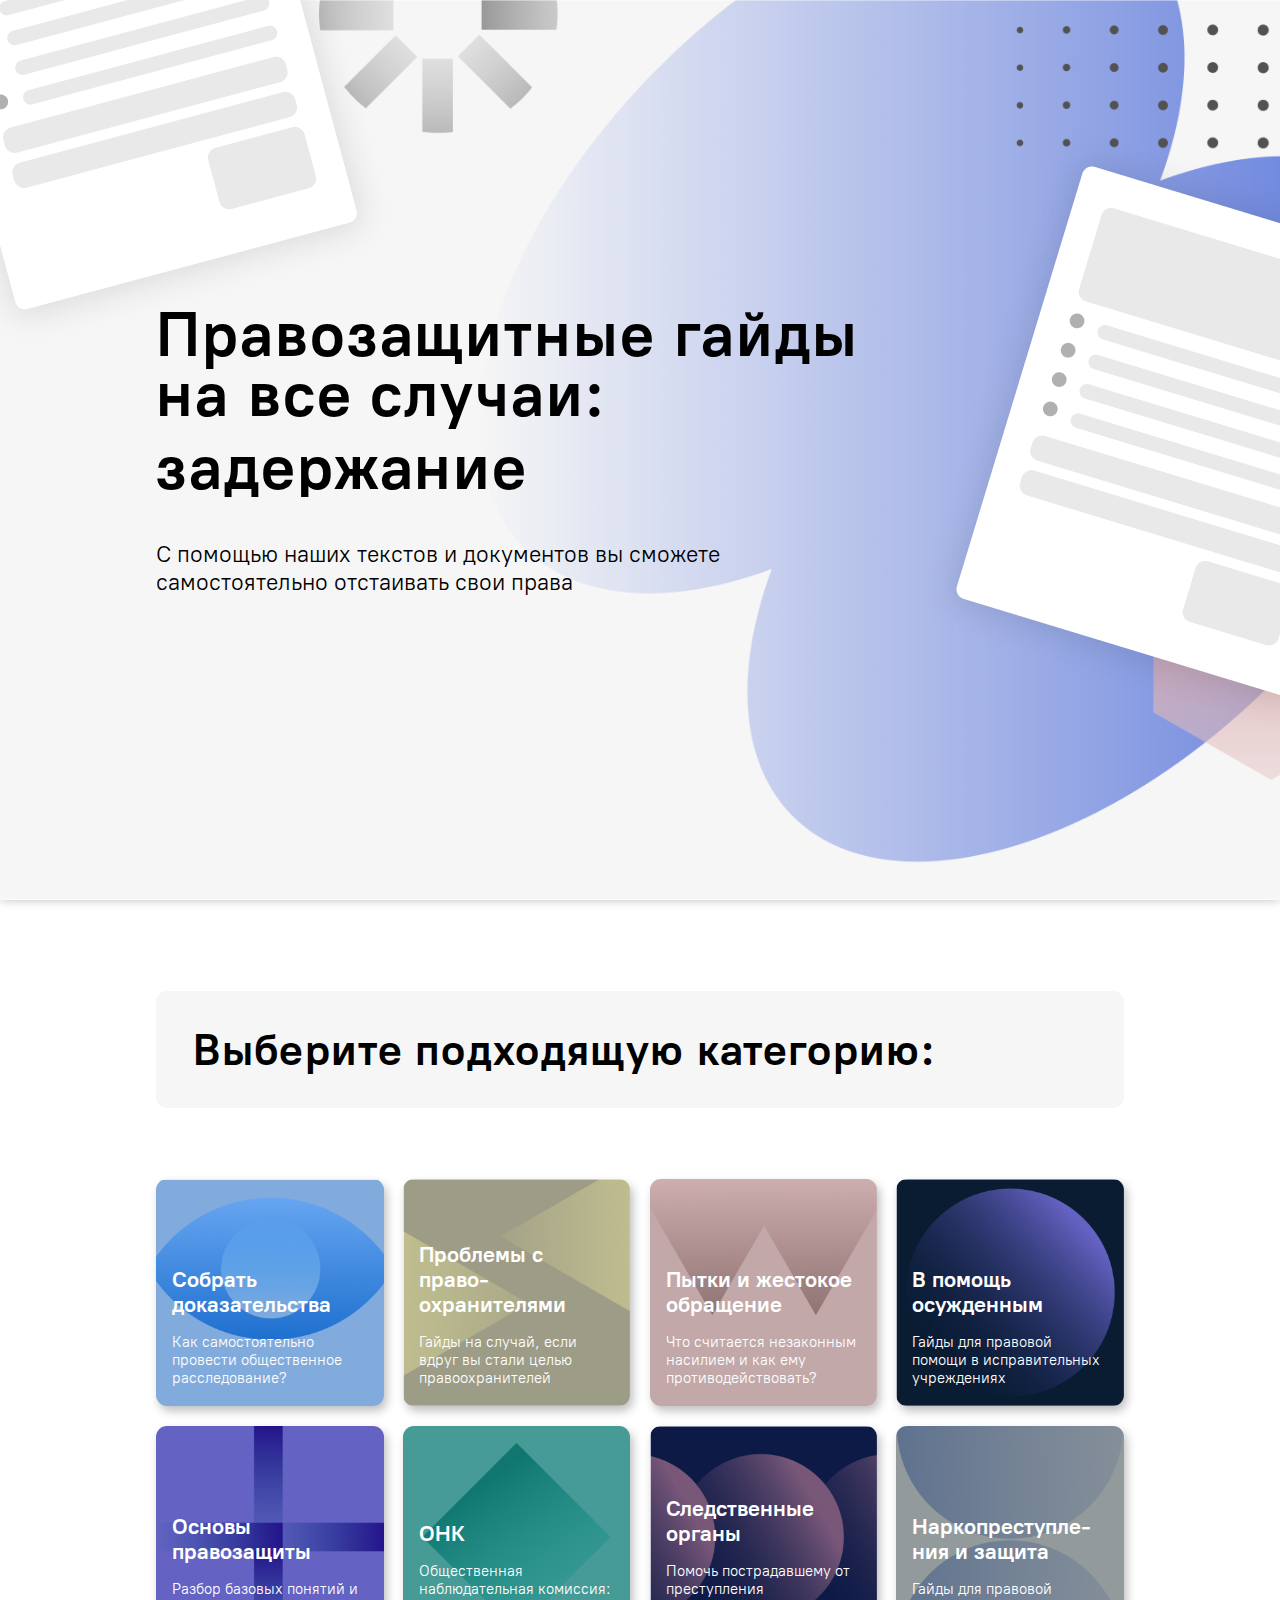
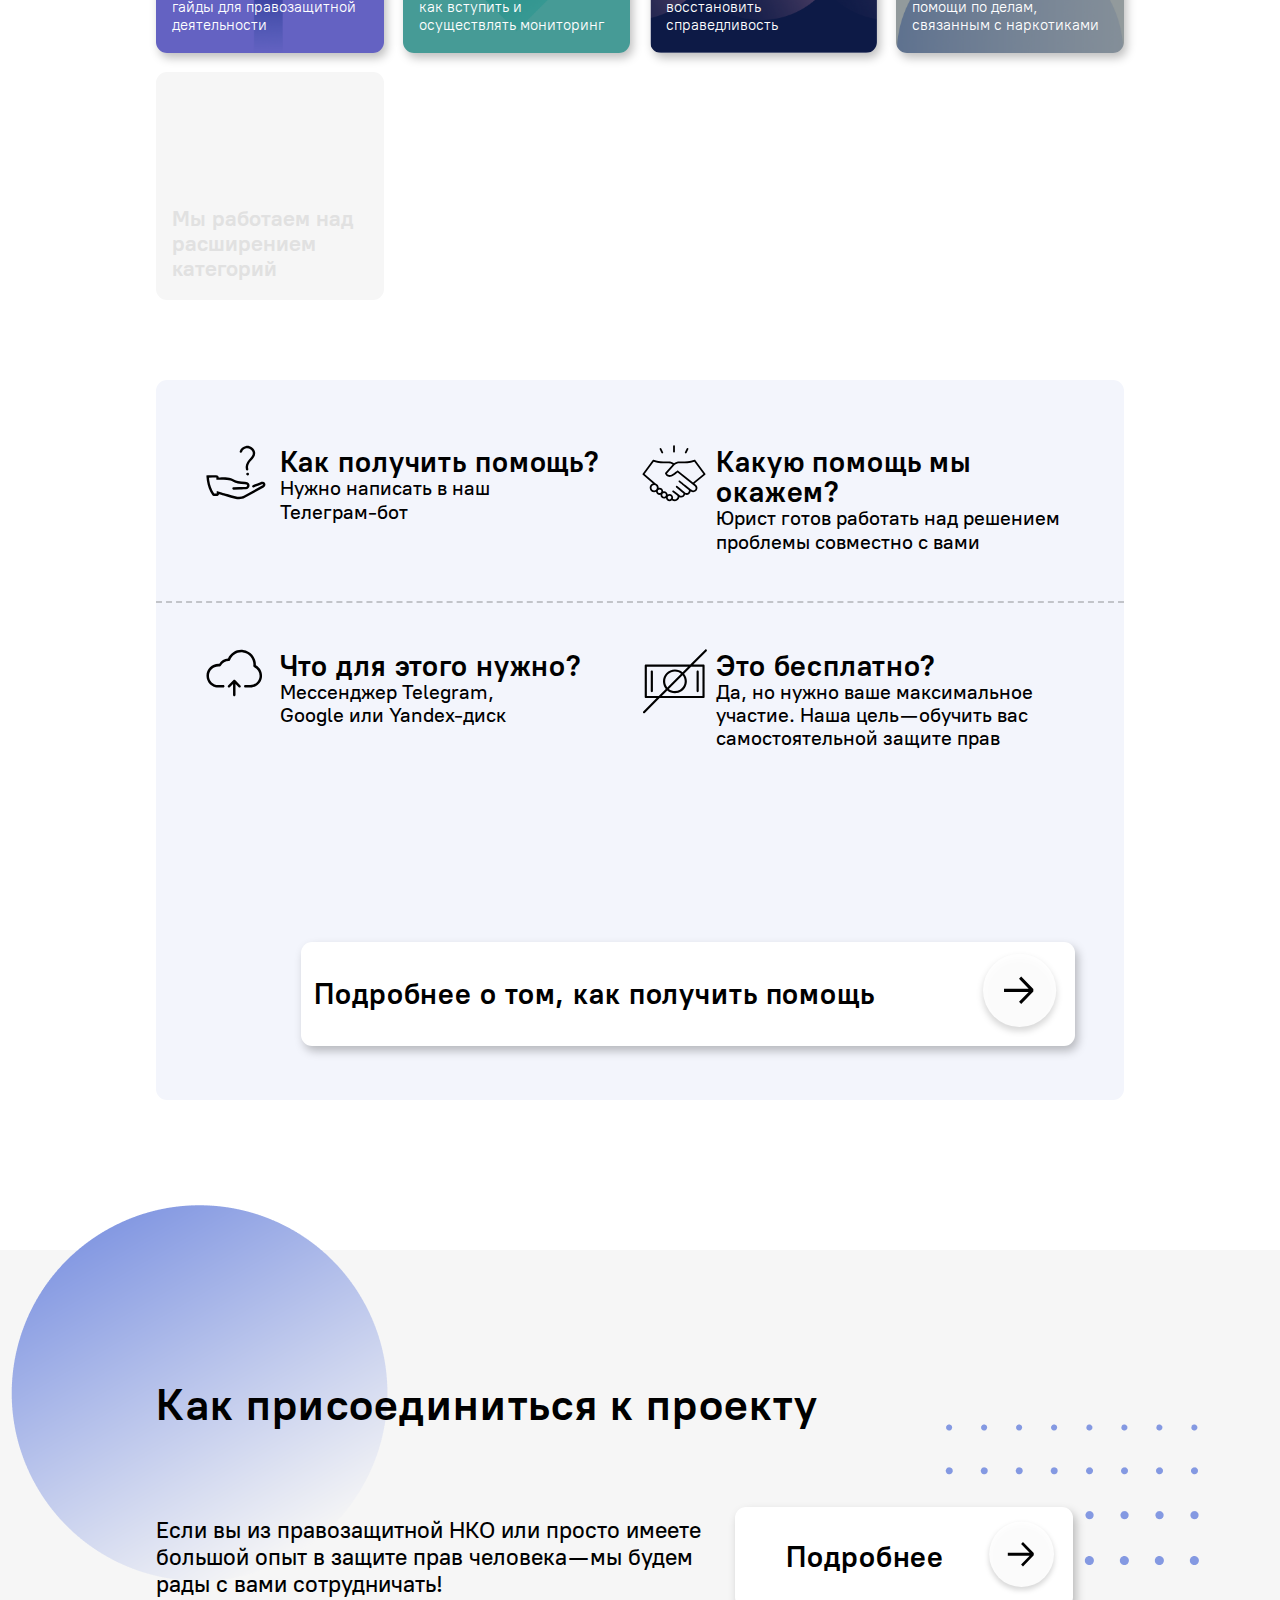
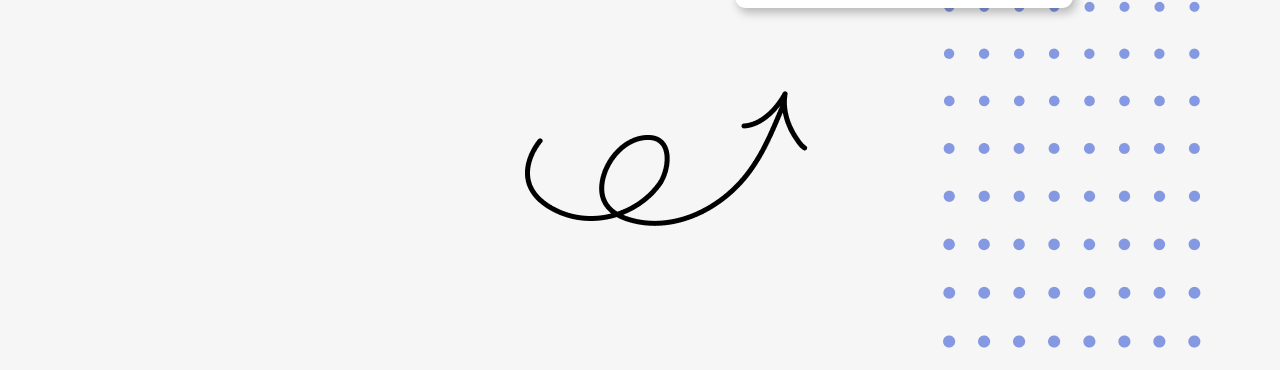
==== commit 9e599af5: "tablete media done" ====
--- a/index.html
+++ b/index.html
@@ -139,7 +139,6 @@
                         <img src="IMG/NoMoney.svg" alt="совет" class="icon">
                     </div>
                 </div>
-
             </div>
 
             <div class="instructions__button">
--- a/styles/style.css
+++ b/styles/style.css
@@ -1,4 +1,3 @@
-@charset "UTF-8";
 @font-face {
   font-family: "PT Root UI";
   src: url("/Fonts/pt-root-ui_light.ttf") format("truetype");
@@ -86,9 +85,26 @@
   font-weight: 700;
   line-height: 102%;
   letter-spacing: 0.88px;
-  margin-bottom: 27px;
-}
-
+}
+
+@media screen and (max-width: 768px) {
+  .container {
+    max-width: 548px;
+  }
+  h2 {
+    font-size: 30px;
+    letter-spacing: 0.6px;
+  }
+  h3 {
+    font-size: 16.798px;
+    letter-spacing: 0.336px;
+  }
+  p {
+    font-size: 1.79vw;
+    font-style: normal;
+    font-weight: 400;
+  }
+}
 .banner {
   height: 100vh;
   background: url("/IMG/Desktop.png") center/cover no-repeat;
@@ -122,10 +138,10 @@
 }
 .banner__title p {
   margin-top: 43px;
+  line-height: normal;
   font-size: 1.79vw;
   font-style: normal;
   font-weight: 400;
-  line-height: normal;
 }
 .banner .paralax {
   position: absolute;
@@ -136,6 +152,23 @@
   z-index: -1;
 }
 
+@media screen and (max-width: 768px) {
+  .banner {
+    height: 405px;
+    background: url("/IMG/Tablet.png") center/cover no-repeat;
+  }
+  .banner__cases {
+    margin-top: 8px;
+  }
+  .banner__title h1 {
+    font-size: 37.996px;
+    letter-spacing: 0.76px;
+  }
+  .banner__title p {
+    margin-top: 17px;
+    font-size: 13.743px;
+  }
+}
 .categories {
   margin-top: 91px;
 }
@@ -194,10 +227,10 @@
   position: absolute;
   top: 0;
   left: 0;
-  width: 100%; /* чтобы изображение занимало 100% ширины контейнера */
-  height: 100%; /* чтобы изображение занимало 100% высоты контейнера */
+  width: 100%;
+  height: 100%;
   -o-object-fit: cover;
-     object-fit: cover; /* чтобы изображение сохраняло пропорции и заполняло контейнер */
+     object-fit: cover;
   border-radius: 11px;
   z-index: -1;
 }
@@ -233,6 +266,38 @@
   font-weight: 400;
 }
 
+@media screen and (max-width: 768px) {
+  .categories {
+    margin-top: 51px;
+  }
+  .categories__title h2 {
+    padding: 11px 14px;
+    line-height: 30.6px;
+    letter-spacing: 0.6px;
+  }
+  .categories__list {
+    margin-top: 46px;
+  }
+  .categories__list-item {
+    max-width: 128px;
+    max-height: 128px;
+  }
+  .categories__list-item a {
+    padding: 11px 7px;
+  }
+  .categories__list .last-item {
+    padding: 11px 7px;
+  }
+  .categories__list h4 {
+    font-size: 12px;
+    line-height: 12.832px;
+  }
+  .categories__list p {
+    margin-top: 7px;
+    font-size: 8.5px;
+    line-height: 9.981px;
+  }
+}
 .instructions {
   margin-top: 80px;
   max-height: 802px;
@@ -336,6 +401,52 @@
           transform: translateX(5px);
 }
 
+@media screen and (max-width: 768px) {
+  .instructions {
+    margin-top: 40px;
+    height: 305px;
+    padding: 20px 0 15px 0;
+  }
+  .instructions p {
+    margin-top: 10px;
+    font-size: 14px;
+    line-height: 16px;
+  }
+  .instructions__box-bar {
+    padding: 9px 29px;
+  }
+  .instructions__box-bar:first-child {
+    padding-bottom: 29px;
+  }
+  .instructions__tips {
+    width: 220px;
+    margin-left: 14px;
+  }
+  .instructions__tips .icon {
+    width: 24px;
+    height: 24px;
+    left: -30px;
+    top: -2px;
+    z-index: 5;
+  }
+  .instructions__button {
+    width: 437px;
+    max-width: 80%;
+    -webkit-box-shadow: 1px 2px 8px 0px rgba(0, 0, 0, 0.25);
+            box-shadow: 1px 2px 8px 0px rgba(0, 0, 0, 0.25);
+  }
+  .instructions__button a {
+    padding: 2px 12px;
+  }
+  .instructions__button h3 {
+    font-size: 18px;
+    line-height: 102%;
+    letter-spacing: 0.36px;
+  }
+  .instructions__button img {
+    height: 30px;
+  }
+}
 .bottom {
   margin-top: 150px;
   height: 80vh;
@@ -431,4 +542,70 @@
 .bottom .sphere {
   top: -75%;
   left: -15%;
+}
+
+@media screen and (max-width: 768px) {
+  .bottom {
+    margin-top: 86px;
+    height: 281px;
+    padding-top: 40px;
+  }
+  .bottom__title-bar {
+    margin-top: 27px;
+  }
+  .bottom__title h3 {
+    padding-left: 15px;
+  }
+  .bottom__title p {
+    font-size: 14px;
+    line-height: 15.96px;
+    width: 321px;
+  }
+  .bottom__title a {
+    height: 42px;
+    min-height: auto;
+    width: 192px;
+    margin-right: 12px;
+    text-decoration: none;
+    padding: 11px 15px;
+    -webkit-box-shadow: 1px 2px 8px 0px rgba(0, 0, 0, 0.25);
+            box-shadow: 1px 2px 8px 0px rgba(0, 0, 0, 0.25);
+    -webkit-transition: -webkit-transform 0.2s ease;
+    transition: -webkit-transform 0.2s ease;
+    transition: transform 0.2s ease;
+    transition: transform 0.2s ease, -webkit-transform 0.2s ease;
+  }
+  .bottom__title a img {
+    height: 28px;
+    margin-left: 3px;
+  }
+  .bottom__title a:hover {
+    -webkit-transform: translate(3px, -2px);
+            transform: translate(3px, -2px);
+  }
+  .bottom__title a:hover img {
+    -webkit-transform: translateX(3px);
+            transform: translateX(3px);
+  }
+  .bottom__title-img {
+    position: absolute;
+    z-index: -1;
+  }
+  .bottom__title-points-wrapper {
+    width: 100%;
+    height: 100%;
+  }
+  .bottom .points {
+    top: 20%;
+    right: -8%;
+    overflow: hidden;
+  }
+  .bottom .arrow {
+    right: 30%;
+    top: 90%;
+  }
+  .bottom .sphere {
+    top: -75%;
+    left: -15%;
+  }
 }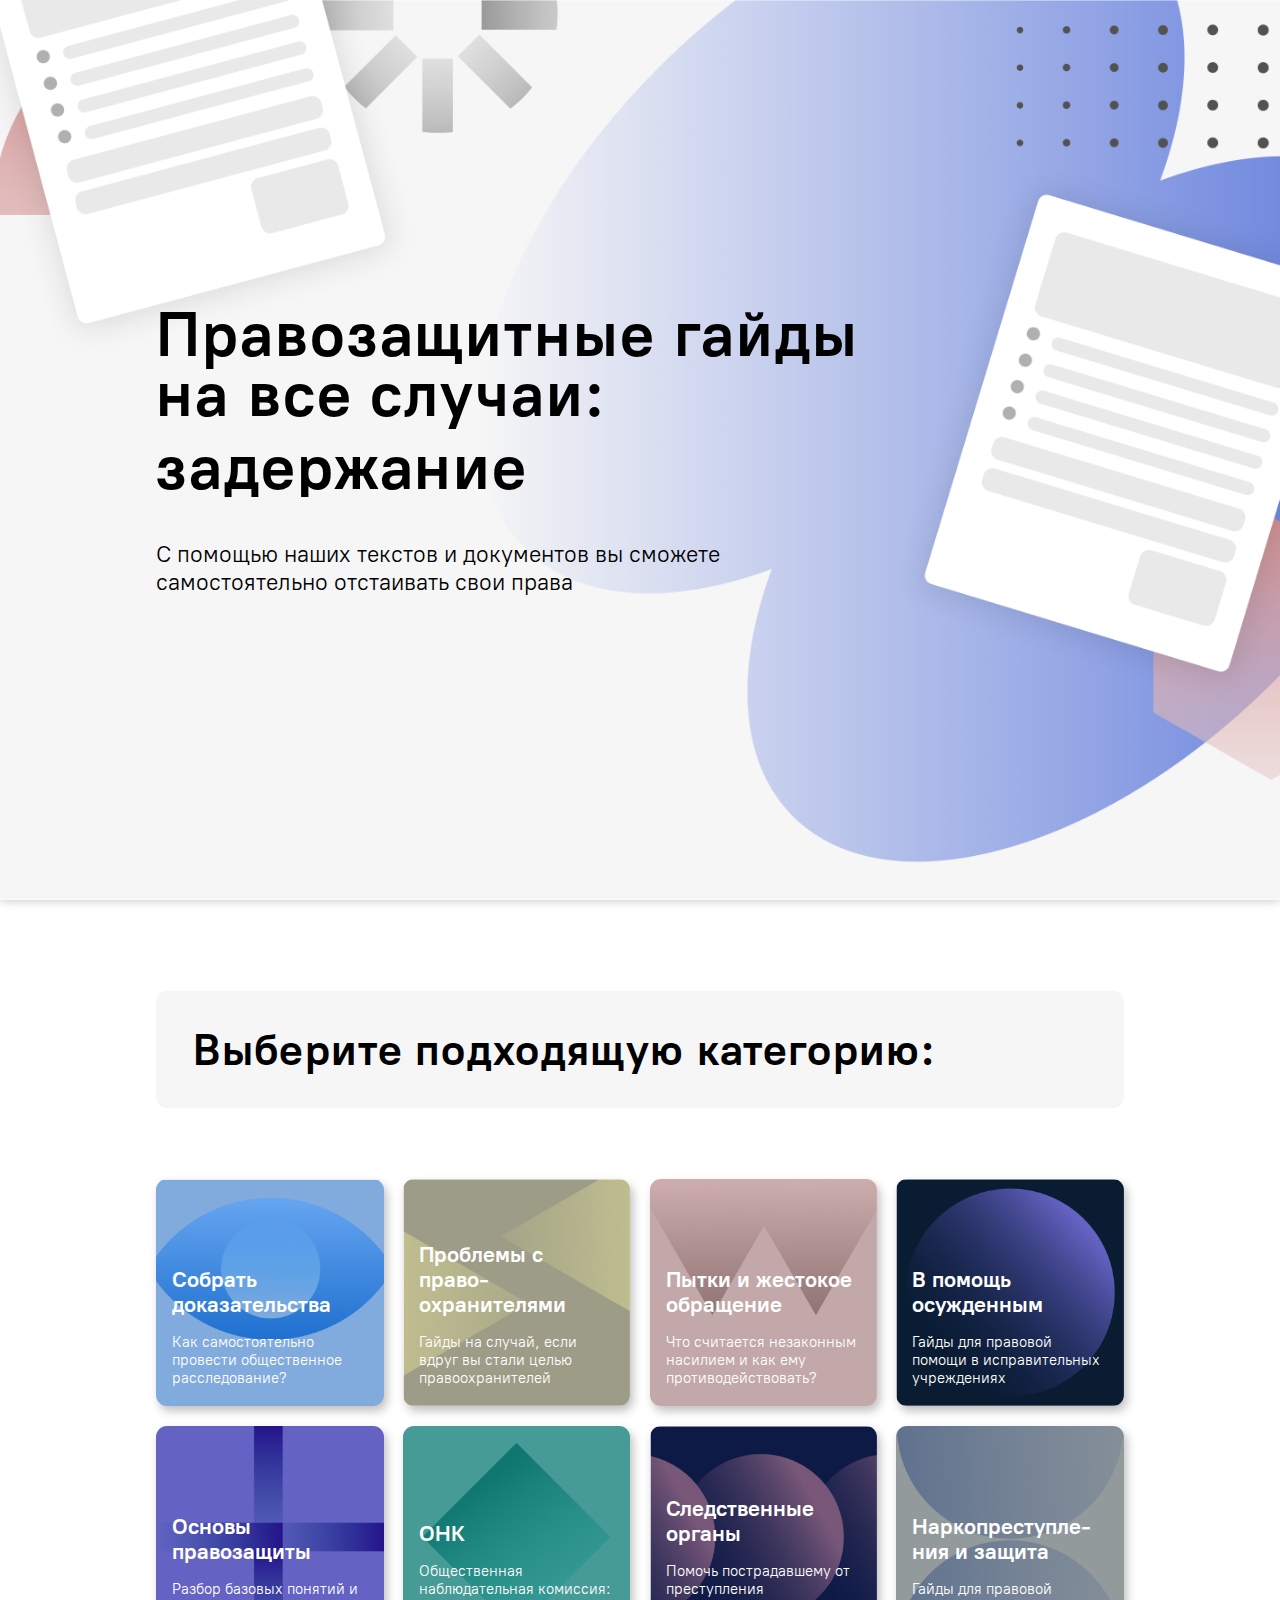
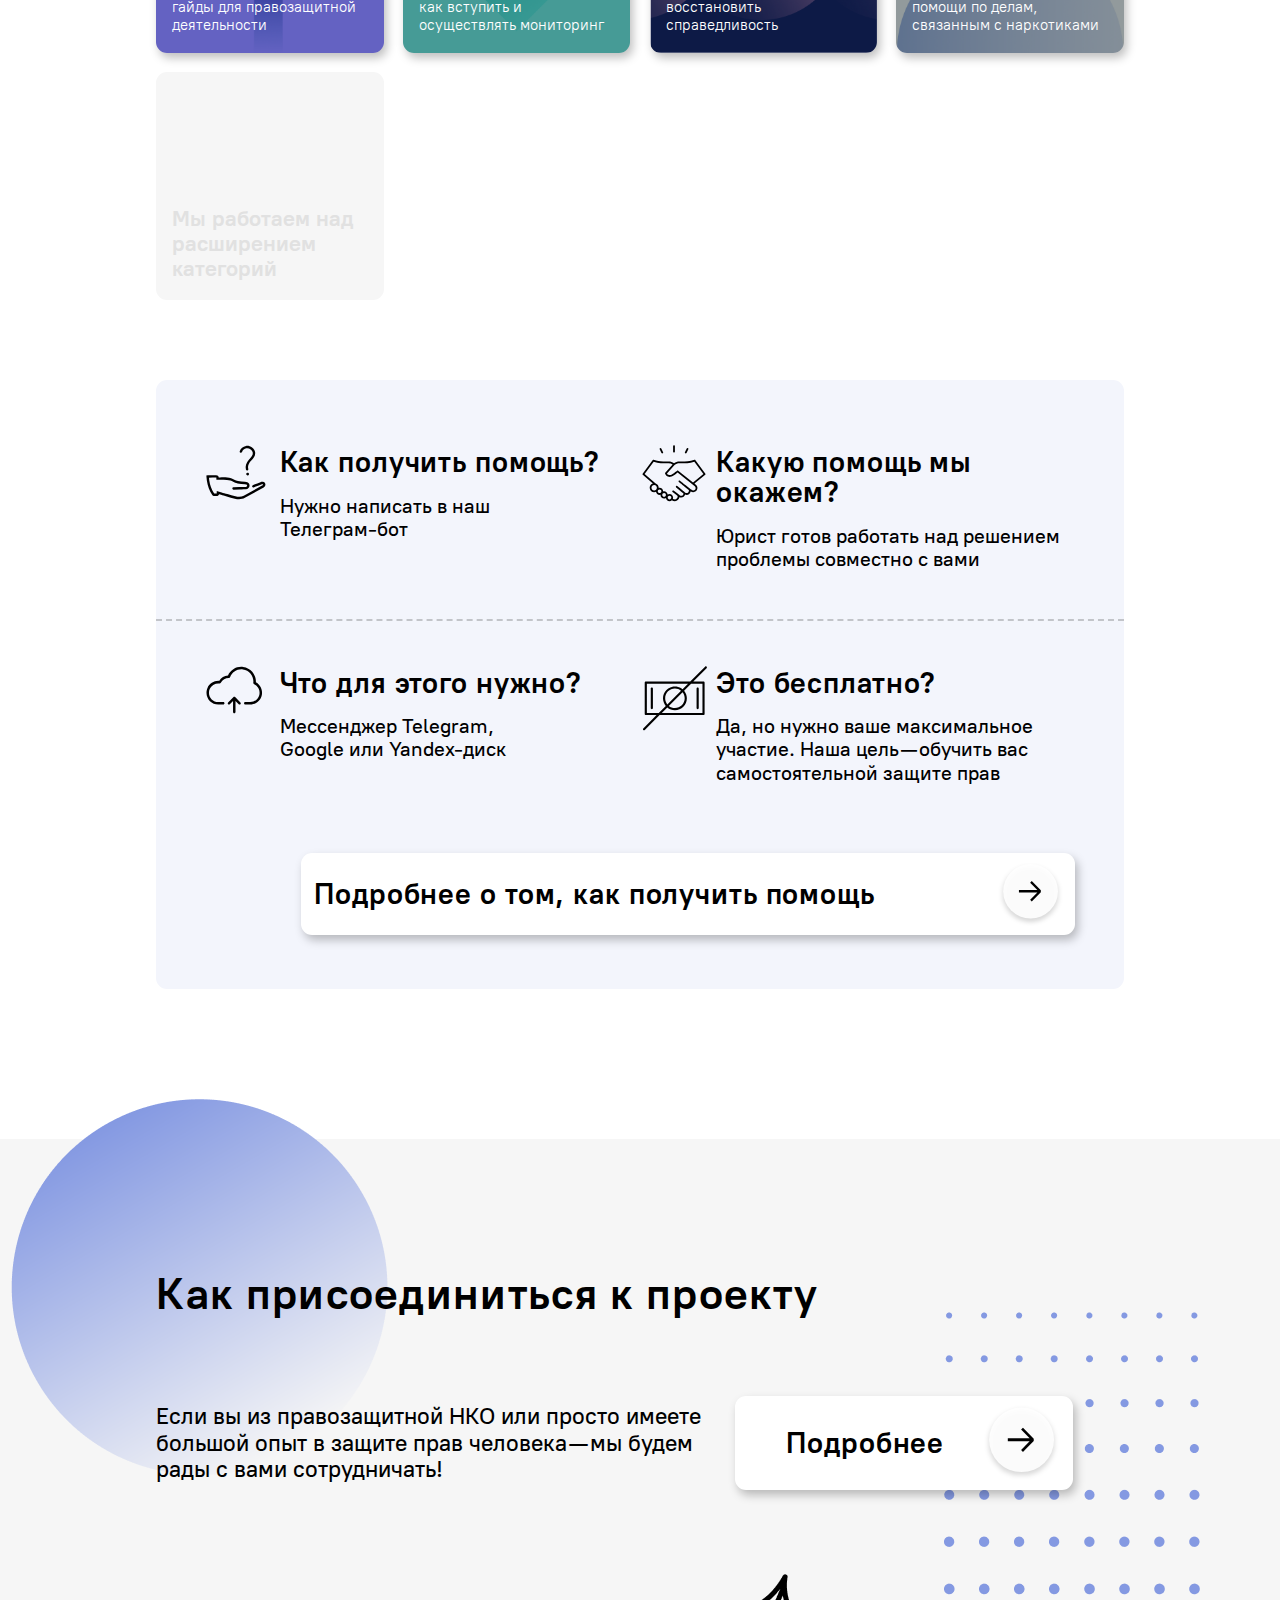
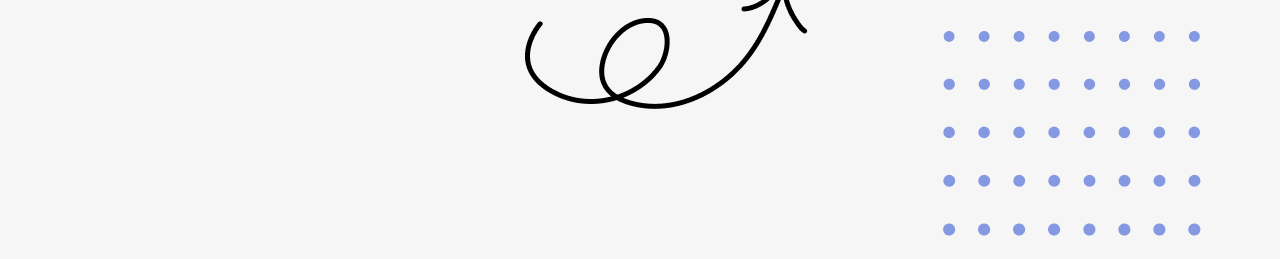
==== commit 9fe9c57e: "bugs in stretching fixed" ====
--- a/index.html
+++ b/index.html
@@ -13,8 +13,9 @@
     <main>
 
         <div class="banner">
-            <img src="IMG/lead.png" alt="гайд инструкции" class="paralax">
+
             <div class="container">
+                <img src="IMG/lead.png" alt="гайд инструкции" class="paralax">
                 <div class="banner__title">
                     <h1>Правозащитные гайды
                         <br>
--- a/styles/style.css
+++ b/styles/style.css
@@ -87,7 +87,7 @@
   letter-spacing: 0.88px;
 }
 
-@media screen and (max-width: 768px) {
+@media screen and (max-width: 998px) {
   .container {
     max-width: 548px;
   }
@@ -144,6 +144,7 @@
   font-weight: 400;
 }
 .banner .paralax {
+  height: 100%;
   position: absolute;
   top: 50%;
   left: 50%;
@@ -152,7 +153,7 @@
   z-index: -1;
 }
 
-@media screen and (max-width: 768px) {
+@media screen and (max-width: 998px) {
   .banner {
     height: 405px;
     background: url("/IMG/Tablet.png") center/cover no-repeat;
@@ -167,6 +168,9 @@
   .banner__title p {
     margin-top: 17px;
     font-size: 13.743px;
+  }
+  .paralax {
+    height: 100%;
   }
 }
 .categories {
@@ -250,6 +254,7 @@
           justify-content: flex-end;
   -webkit-box-shadow: none;
           box-shadow: none;
+  cursor: default;
 }
 .categories__list .last-item:hover {
   -webkit-transform: none;
@@ -266,7 +271,7 @@
   font-weight: 400;
 }
 
-@media screen and (max-width: 768px) {
+@media screen and (max-width: 998px) {
   .categories {
     margin-top: 51px;
   }
@@ -301,7 +306,6 @@
 .instructions {
   margin-top: 80px;
   max-height: 802px;
-  height: 80vh;
   border-radius: 11px;
   background: var(--light-blue, #f3f5fc);
   padding: 2.25vh 0 6vh 0;
@@ -317,6 +321,7 @@
           justify-content: space-between;
 }
 .instructions p {
+  margin-top: 1.35vw;
   font-size: 1.6vw;
   font-weight: 500;
   line-height: 114%;
@@ -354,6 +359,7 @@
   z-index: 5;
 }
 .instructions__button {
+  margin-top: 1.6vw;
   max-width: 1147px;
   width: 80%;
   border-radius: 11px;
@@ -386,7 +392,7 @@
   margin: auto 0;
 }
 .instructions__button img {
-  height: 9.5vh;
+  height: 5vw;
   -webkit-transition: -webkit-transform 0.2s ease;
   transition: -webkit-transform 0.2s ease;
   transition: transform 0.2s ease;
@@ -401,7 +407,7 @@
           transform: translateX(5px);
 }
 
-@media screen and (max-width: 768px) {
+@media screen and (max-width: 998px) {
   .instructions {
     margin-top: 40px;
     height: 305px;
@@ -482,7 +488,7 @@
 }
 .bottom__title a {
   height: 70%;
-  min-height: 101px;
+  max-height: 101px;
   width: 40%;
   max-width: 474px;
   margin-right: 51px;
@@ -544,7 +550,7 @@
   left: -15%;
 }
 
-@media screen and (max-width: 768px) {
+@media screen and (max-width: 998px) {
   .bottom {
     margin-top: 86px;
     height: 281px;
@@ -577,7 +583,7 @@
   }
   .bottom__title a img {
     height: 28px;
-    margin-left: 3px;
+    margin-left: 13px;
   }
   .bottom__title a:hover {
     -webkit-transform: translate(3px, -2px);
@@ -596,15 +602,17 @@
     height: 100%;
   }
   .bottom .points {
+    width: 104px;
     top: 20%;
     right: -8%;
-    overflow: hidden;
   }
   .bottom .arrow {
+    height: 116px;
     right: 30%;
     top: 90%;
   }
   .bottom .sphere {
+    height: 150px;
     top: -75%;
     left: -15%;
   }
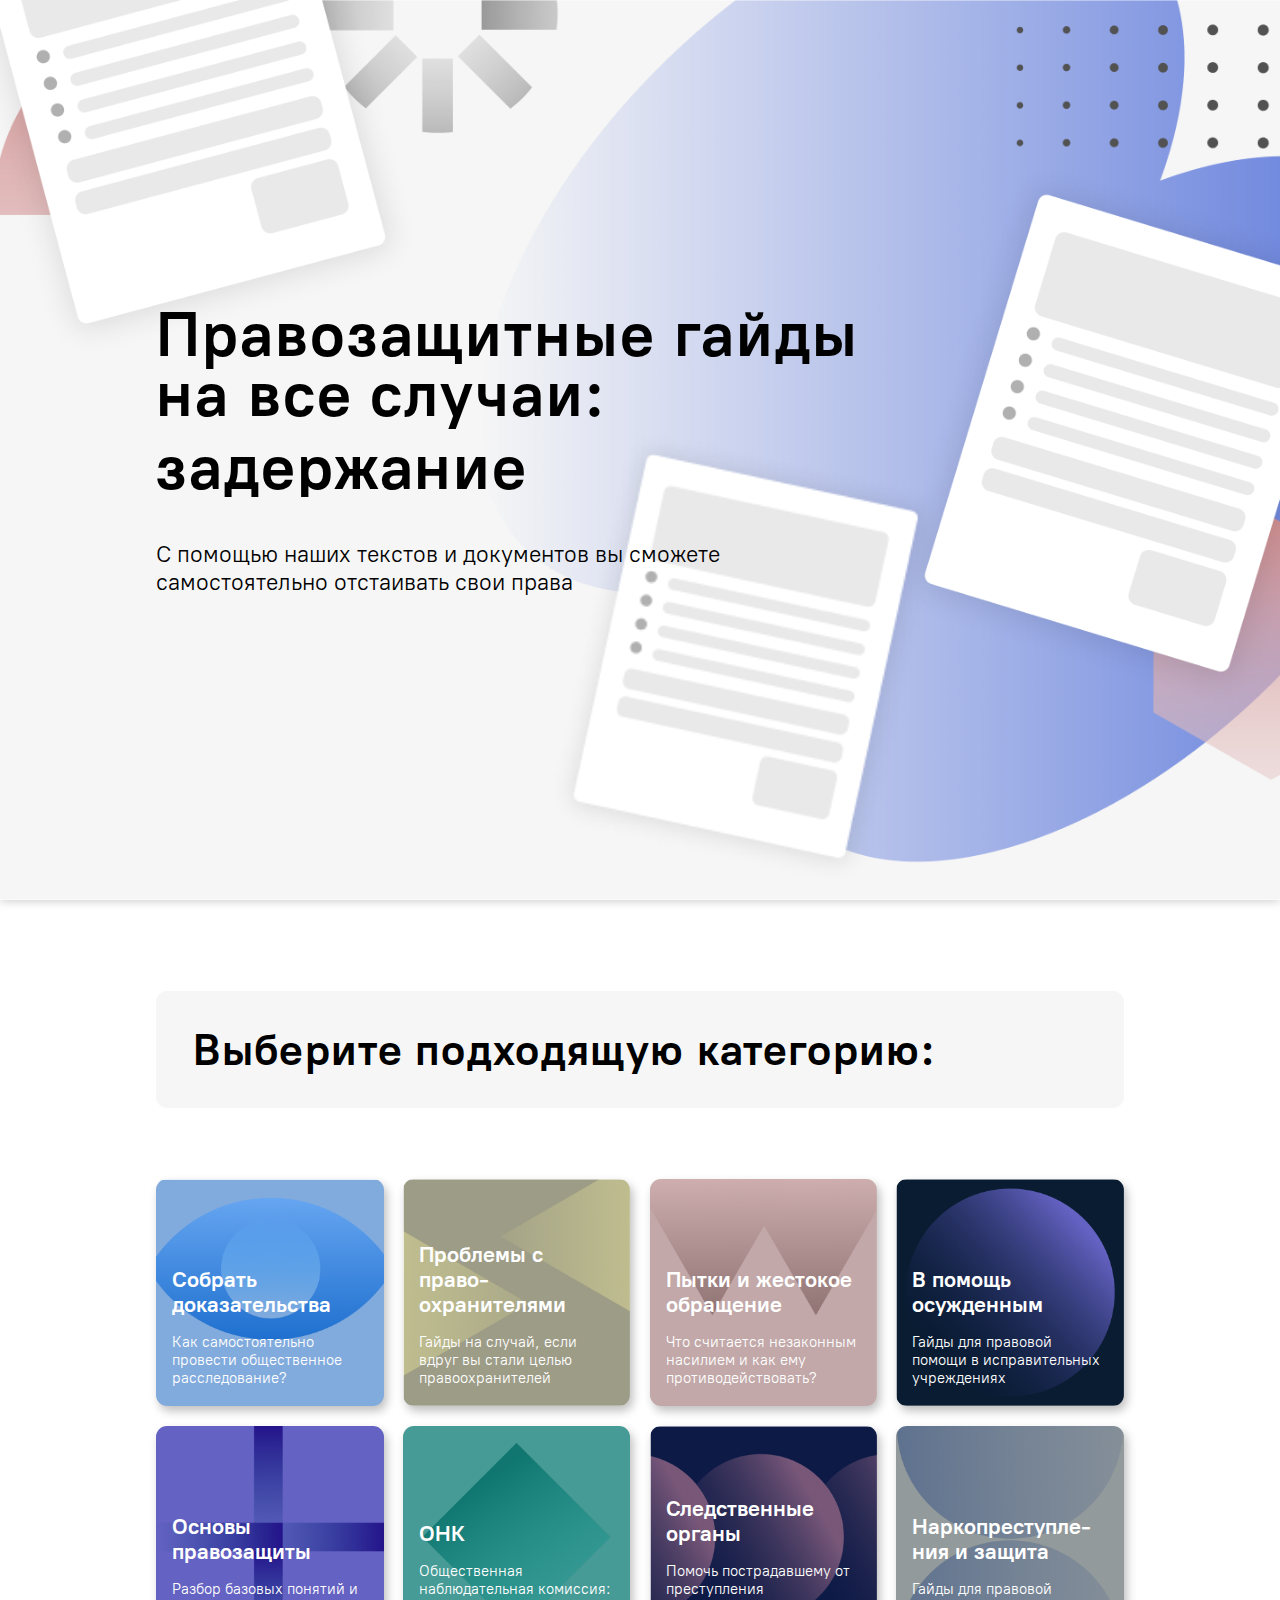
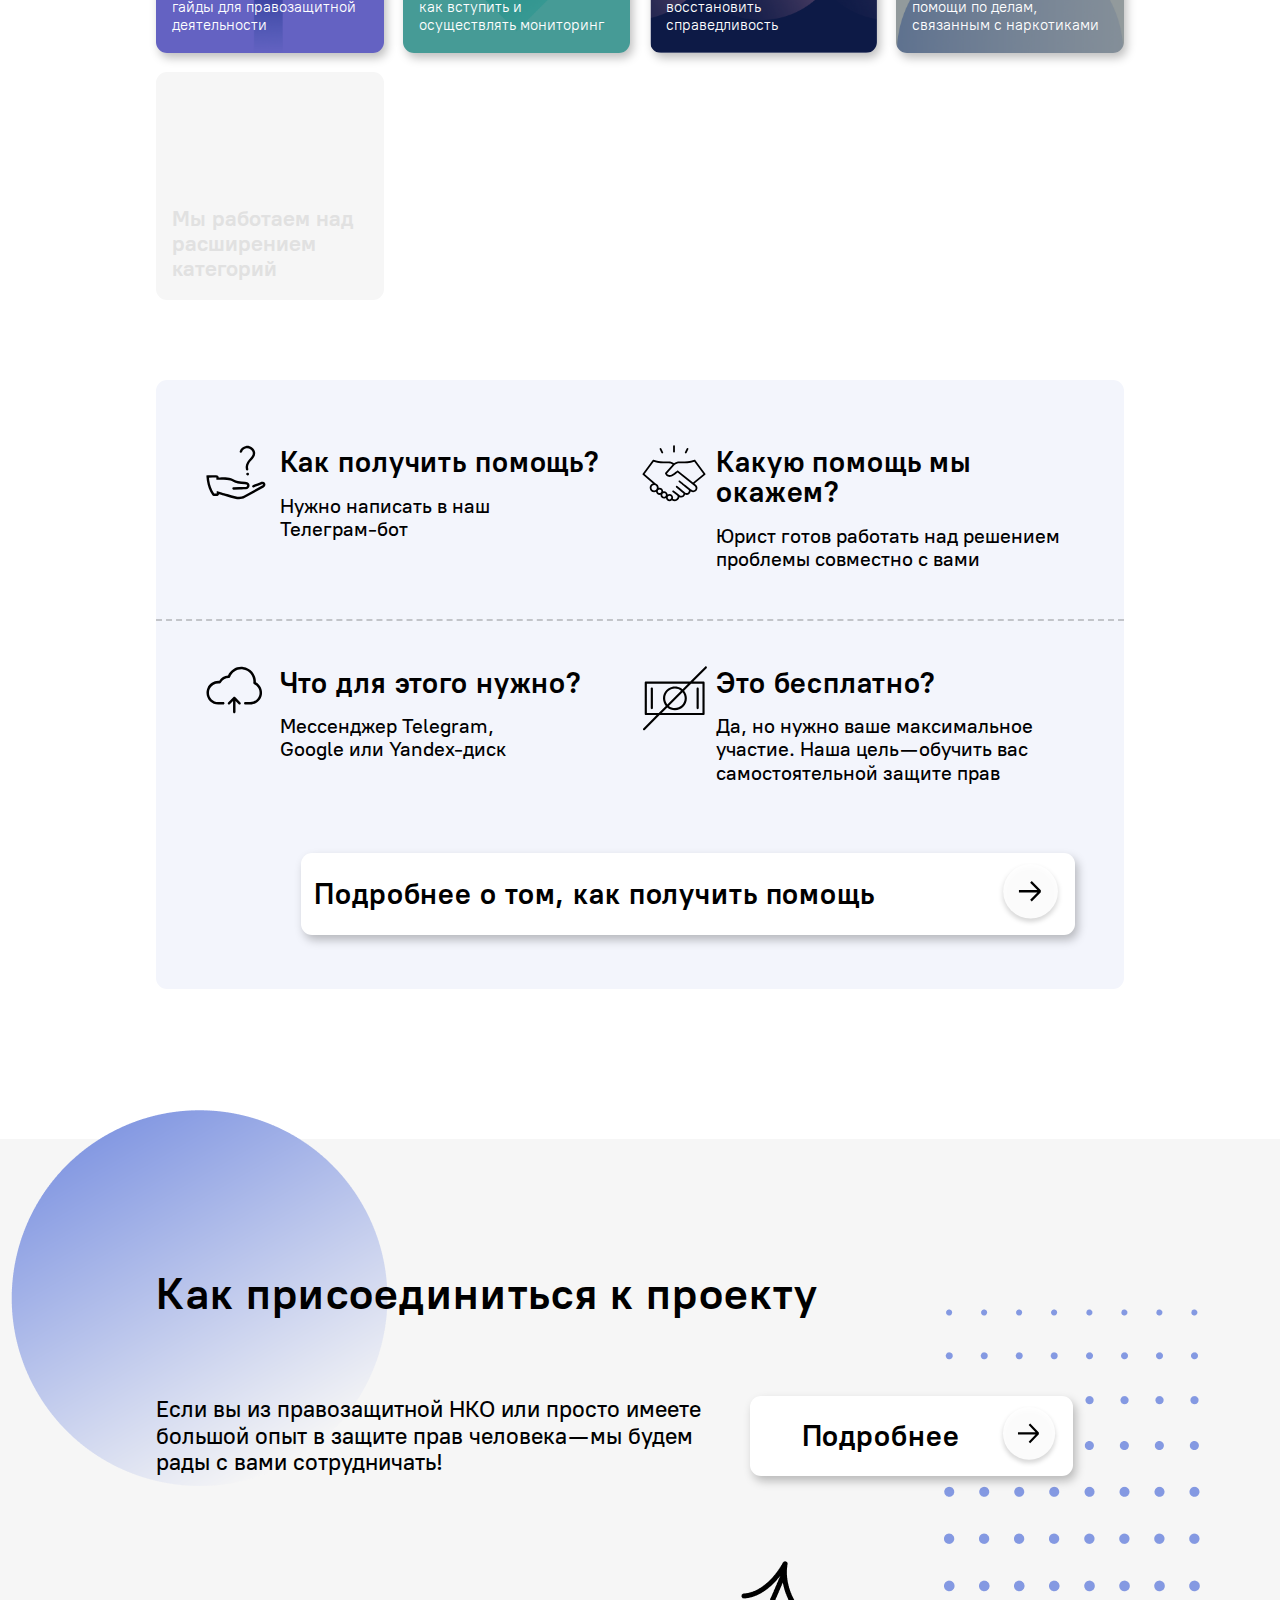
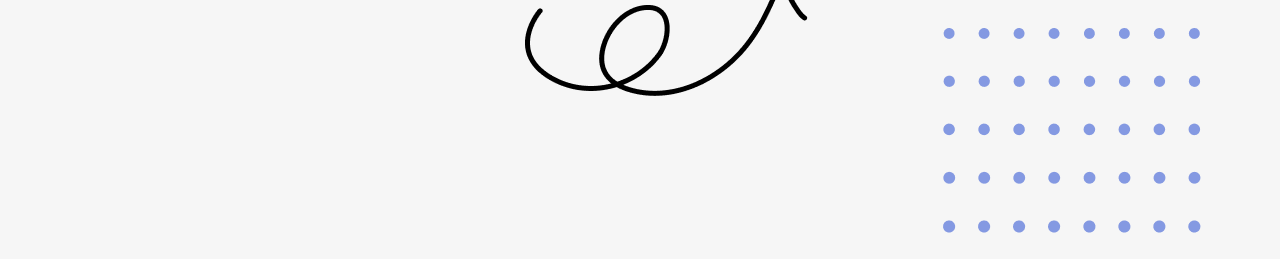
==== commit ae418fcb: "main: mobile f/s" ====
--- a/index.html
+++ b/index.html
@@ -15,7 +15,8 @@
         <div class="banner">
 
             <div class="container">
-                <img src="IMG/lead.png" alt="гайд инструкции" class="paralax">
+                <img src="IMG/lead.png" alt="гайд инструкции" class="paralax desktop">
+                <img src="IMG/Mobile (1).png" alt="гайд инструкции" class="paralax mobile">
                 <div class="banner__title">
                     <h1>Правозащитные гайды
                         <br>
--- a/styles/style.css
+++ b/styles/style.css
@@ -513,7 +513,7 @@
   transition: transform 0.2s ease, -webkit-transform 0.2s ease;
 }
 .bottom__title a img {
-  height: 8.5vh;
+  height: 4.8vw;
   margin-left: 3vw;
   -webkit-transition: -webkit-transform 0.2s ease;
   transition: -webkit-transform 0.2s ease;
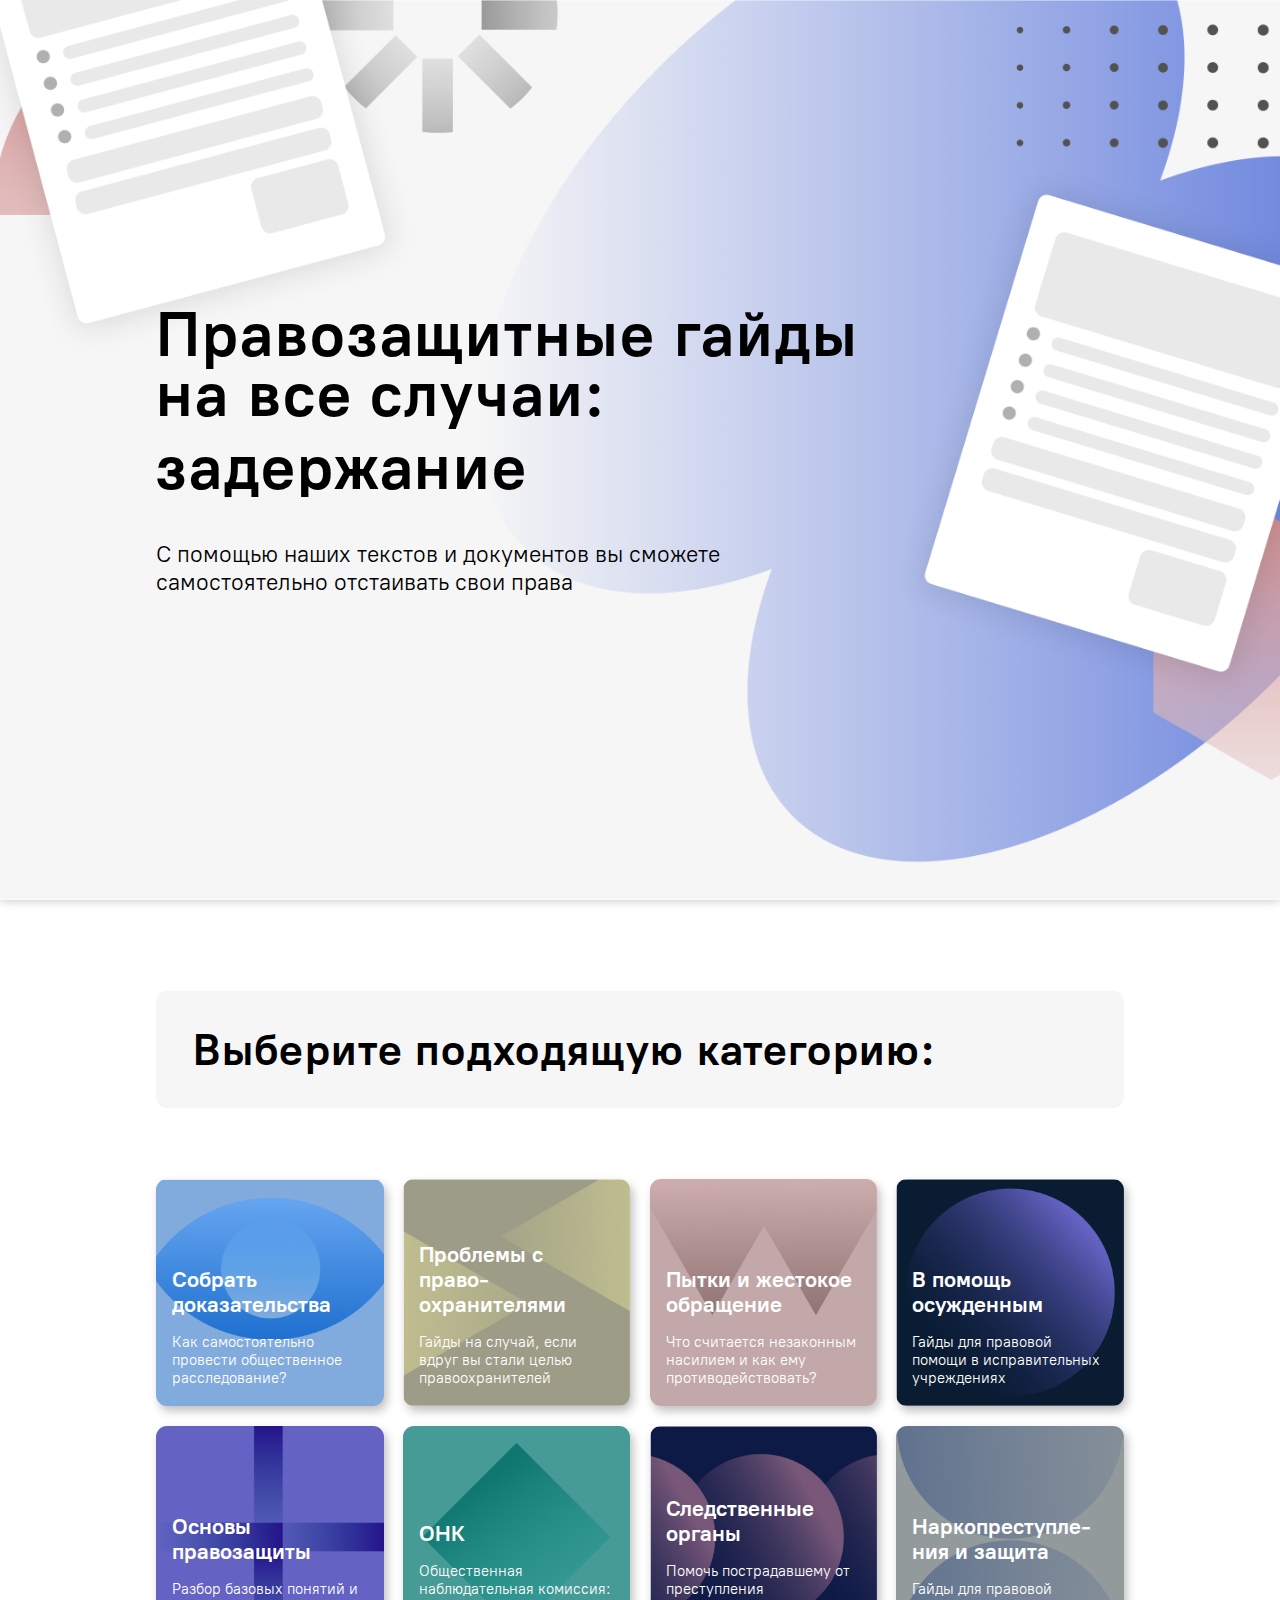
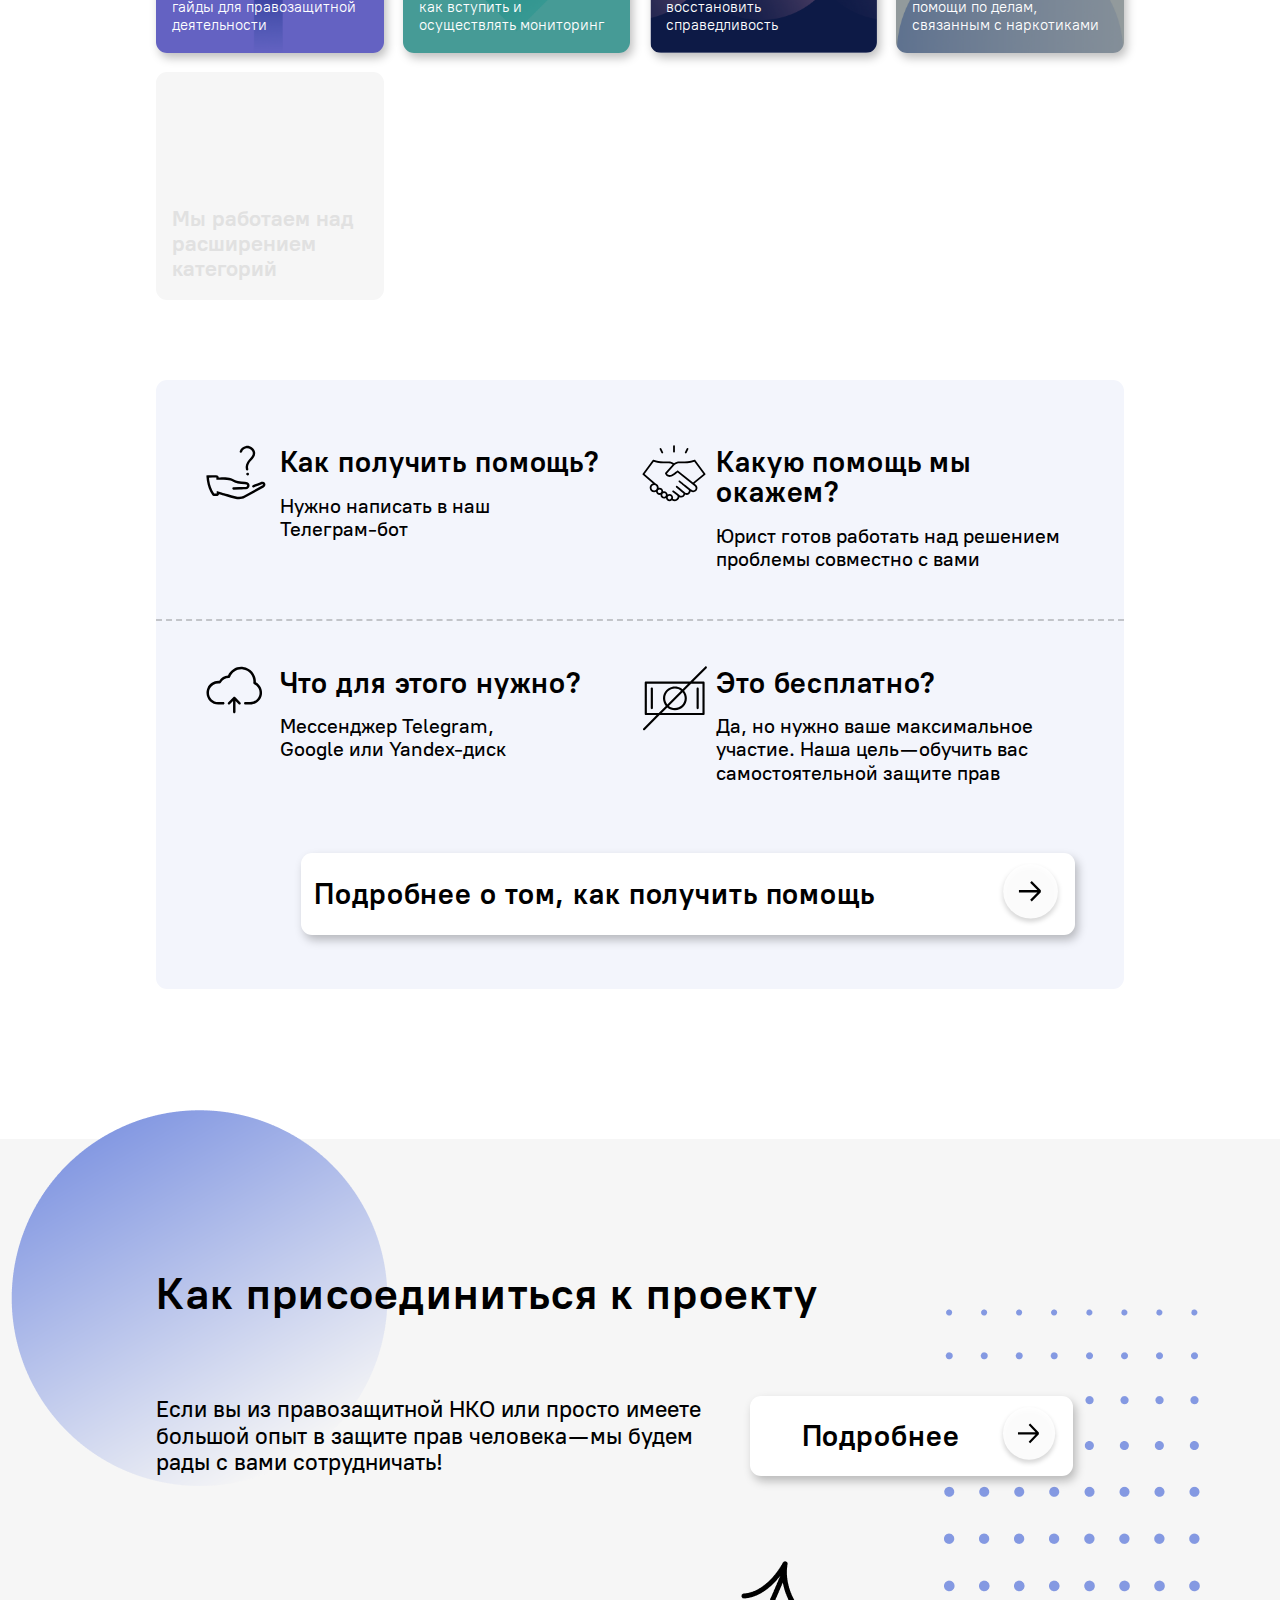
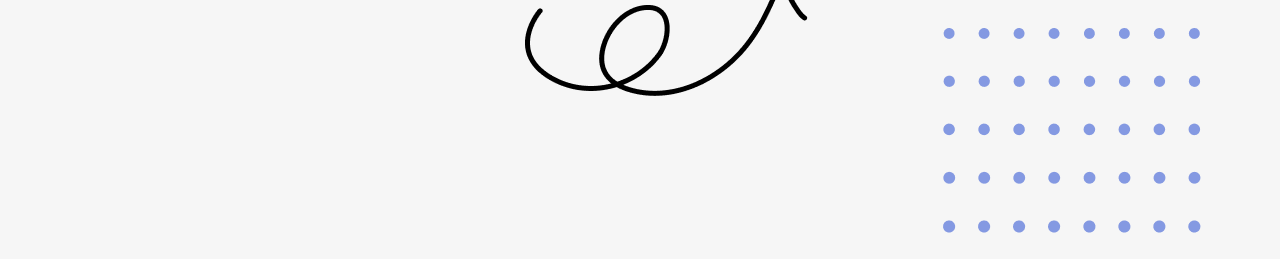
==== commit 91e12186: "main: mobile ver. done" ====
--- a/index.html
+++ b/index.html
@@ -15,8 +15,8 @@
         <div class="banner">
 
             <div class="container">
-                <img src="IMG/lead.png" alt="гайд инструкции" class="paralax desktop">
-                <img src="IMG/Mobile (1).png" alt="гайд инструкции" class="paralax mobile">
+                <img src="IMG/lead.png" alt="гайд инструкции" class="parallax desktop">
+                <img src="IMG/Mobile (1).png" alt="гайд инструкции" class="parallax mobile">
                 <div class="banner__title">
                     <h1>Правозащитные гайды
                         <br>
@@ -95,7 +95,7 @@
 
                     <li class="categories__list-item">
                         <a href="#">
-                            <h4>Наркопреступле-ния и защита</h4>
+                            <h4>Наркопреступле-<br>ния и защита</h4>
                             <p>Гайды для правовой помощи по делам, связанным с наркотиками</p>
                         </a>
                         <img src="IMG/Наркопреступления.png" alt="помощь осужденным">
@@ -168,10 +168,9 @@
                             </a>
                         </div>
                         <img src="IMG/Ellipse 422.png" alt="сфера" class="bottom__title-img sphere">
-                        <img src="IMG/Group 140.png" alt="стрелка" class="bottom__title-img arrow">
-                        <div class="bottom__title-points-wrapper">
-                            <img src="IMG/точки.png" alt="точки" class="bottom__title-img points">
-                        </div>
+                        <img src="IMG/Group 140.png" alt="стрелка" class="bottom__title-img arrow desktop">
+                        <img src="IMG/точки.png" alt="точки" class="bottom__title-img points">
+                        <img src="/IMG/ArrowMobile.png" alt="стрелочка" class="bottom__title-img arrow mobile">
                     </div>
                 </div>
             </div>
--- a/styles/style.css
+++ b/styles/style.css
@@ -87,6 +87,10 @@
   letter-spacing: 0.88px;
 }
 
+.mobile {
+  display: none;
+}
+
 @media screen and (max-width: 998px) {
   .container {
     max-width: 548px;
@@ -103,6 +107,24 @@
     font-size: 1.79vw;
     font-style: normal;
     font-weight: 400;
+  }
+}
+@media screen and (max-width: 480px) {
+  .container {
+    width: 90%;
+    max-width: 368px;
+  }
+  .mobile {
+    display: block;
+  }
+  h2 {
+    font-size: 24px;
+    letter-spacing: 0.48px;
+  }
+  h3 {
+    font-size: 17.785px;
+    letter-spacing: 0.356px;
+    line-height: 18.36px;
   }
 }
 .banner {
@@ -143,7 +165,7 @@
   font-style: normal;
   font-weight: 400;
 }
-.banner .paralax {
+.banner .parallax {
   height: 100%;
   position: absolute;
   top: 50%;
@@ -169,8 +191,32 @@
     margin-top: 17px;
     font-size: 13.743px;
   }
-  .paralax {
+  .parallax {
     height: 100%;
+  }
+}
+@media screen and (max-width: 480px) {
+  .banner {
+    height: 100vh;
+    max-height: 512px;
+    background: url("/IMG/Mobile.png") center/cover no-repeat;
+  }
+  .banner__cases {
+    margin-top: 5px;
+  }
+  .banner__title h1 {
+    font-size: 33px;
+    letter-spacing: 0.66px;
+  }
+  .banner__title p {
+    margin-top: 12.5px;
+    font-size: 16px;
+  }
+  .parallax {
+    height: 100%;
+  }
+  .desktop {
+    display: none;
   }
 }
 .categories {
@@ -286,6 +332,8 @@
   .categories__list-item {
     max-width: 128px;
     max-height: 128px;
+    -webkit-box-shadow: 1px 2px 8px 0px rgba(0, 0, 0, 0.25);
+            box-shadow: 1px 2px 8px 0px rgba(0, 0, 0, 0.25);
   }
   .categories__list-item a {
     padding: 11px 7px;
@@ -301,6 +349,48 @@
     margin-top: 7px;
     font-size: 8.5px;
     line-height: 9.981px;
+  }
+}
+@media screen and (max-width: 699px) {
+  .categories__list {
+    margin-top: 24px;
+    -ms-grid-columns: (1fr)[3];
+    grid-template-columns: repeat(3, 1fr);
+  }
+  .categories__list-item {
+    max-width: 176px;
+    max-height: 176px;
+  }
+}
+@media screen and (max-width: 480px) {
+  .categories {
+    margin-top: 32px;
+  }
+  .categories__title h2 {
+    padding: 10px;
+    font-size: 24px;
+    letter-spacing: 0.48px;
+  }
+  .categories__list {
+    -ms-grid-columns: (1fr)[2];
+    grid-template-columns: repeat(2, 1fr);
+    -webkit-box-shadow: none;
+            box-shadow: none;
+  }
+  .categories__list-item a {
+    padding: 12px 9px;
+  }
+  .categories__list .last-item {
+    padding: 12px 9px;
+  }
+  .categories__list h4 {
+    font-size: 16px;
+    line-height: 17.767px;
+  }
+  .categories__list p {
+    margin-top: 11px;
+    font-size: 13px;
+    line-height: 13.78px;
   }
 }
 .instructions {
@@ -410,7 +500,6 @@
 @media screen and (max-width: 998px) {
   .instructions {
     margin-top: 40px;
-    height: 305px;
     padding: 20px 0 15px 0;
   }
   .instructions p {
@@ -444,13 +533,59 @@
   .instructions__button a {
     padding: 2px 12px;
   }
-  .instructions__button h3 {
-    font-size: 18px;
-    line-height: 102%;
-    letter-spacing: 0.36px;
-  }
   .instructions__button img {
     height: 30px;
+  }
+}
+@media screen and (max-width: 480px) {
+  .instructions {
+    margin-top: 40px;
+    padding: 13px 10px;
+  }
+  .instructions p {
+    font-size: 14px;
+    line-height: 16px;
+  }
+  .instructions__box {
+    padding: 0 55px;
+  }
+  .instructions__box-bar {
+    padding: 0;
+    -webkit-box-orient: vertical;
+    -webkit-box-direction: normal;
+        -ms-flex-direction: column;
+            flex-direction: column;
+  }
+  .instructions__box-bar:first-child {
+    padding: 0;
+    border-bottom: none;
+  }
+  .instructions__tips {
+    width: auto;
+    margin: 25px 0 0 0;
+  }
+  .instructions__tips .icon {
+    width: 33px;
+    height: 33px;
+    left: -42px;
+    top: -7px;
+  }
+  .instructions__button {
+    width: 100%;
+    max-width: 347px;
+    margin: 37px auto 0;
+  }
+  .instructions__button a {
+    padding: 11px 14px;
+  }
+  .instructions__button h3 {
+    width: 80%;
+    max-width: 228px;
+    margin: 0 auto;
+    text-align: center;
+  }
+  .instructions__button img {
+    height: 33px;
   }
 }
 .bottom {
@@ -532,10 +667,6 @@
   position: absolute;
   z-index: -1;
 }
-.bottom__title-points-wrapper {
-  width: 100%;
-  height: 100%;
-}
 .bottom .points {
   top: 20%;
   right: -8%;
@@ -616,4 +747,49 @@
     top: -75%;
     left: -15%;
   }
+}
+@media screen and (max-width: 480px) {
+  .bottom {
+    margin-top: 87px;
+    height: 322px;
+    padding-top: 37px;
+  }
+  .bottom__title h2 {
+    max-width: 239px;
+  }
+  .bottom__title-bar {
+    display: block;
+    width: 100%;
+  }
+  .bottom__title h3 {
+    padding-left: 15px;
+  }
+  .bottom__title p {
+    font-size: 14px;
+    line-height: 15.96px;
+    width: 100%;
+    max-width: 343px;
+    margin-bottom: 42px;
+    font-weight: 500;
+  }
+  .bottom__title a {
+    width: 192px;
+    margin: 0 15px 0 auto;
+    padding: 11px 15px;
+  }
+  .bottom .points {
+    width: 104px;
+    top: 65%;
+    right: -8%;
+  }
+  .bottom .arrow {
+    height: 116px;
+    left: 8%;
+    top: 75%;
+  }
+  .bottom .sphere {
+    height: 137px;
+    top: -35%;
+    left: -20%;
+  }
 }